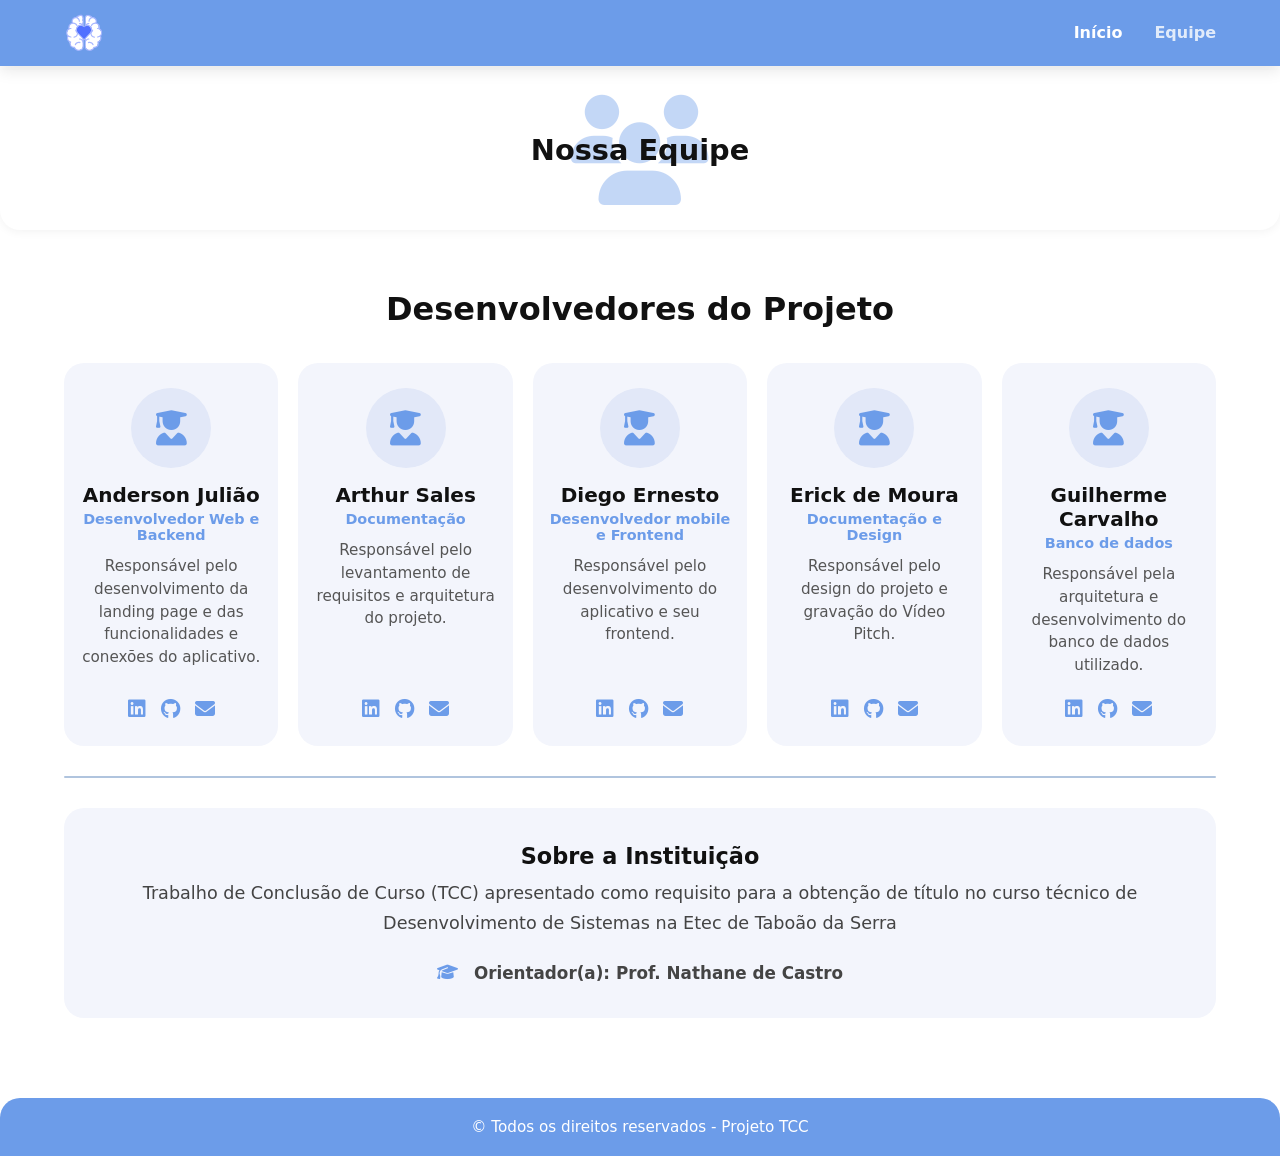
==== contato.html @ 24915895 "Arquivos da landing page adicionados" ====
<!DOCTYPE html>
<html lang="pt-BR">

<head>
    <meta charset="UTF-8">
    <meta name="viewport" content="width=device-width, initial-scale=1.0">
    <title>Sobre a Equipe - Nosso TCC</title>

    <link rel="stylesheet" href="https://cdnjs.cloudflare.com/ajax/libs/font-awesome/6.4.0/css/all.min.css">
    <link rel="stylesheet" href="style.css">
</head>

<body>

    <header class="header">
        <div class="nav-container">
            <a href="index.html" class="logo">
                <img src="LogoTCC.svg" alt="Logo do projeto">
            </a>

            <nav class="nav-menu" id="nav-menu">
                <ul class="nav-list">
                    <li><a href="index.html#home" class="nav-link">Início</a></li>
                    <li><a href="contato.html" class="nav-link active">Equipe</a></li>
                </ul>
            </nav>

            <button class="menu-toggle" id="menu-toggle" aria-label="Abrir Menu">
                <span></span>
                <span></span>
                <span></span>
            </button>
        </div>
    </header>

    <header class="cabecalho-site">
        <div class="conteudo-cabecalho">
            <div class="container-logo">
                <div class="fundo-logo-cabecalho">
                    <div class="reserva-logo">
                        <i class="fa-solid fa-users"></i>
                    </div>
                </div>
                <h1 class="titulo-cabecalho">Nossa Equipe</h1>
            </div>
        </div>
    </header>

    <main class="conteudo-principal">
        <section class="secao-equipe">
            <div class="container-secao">

                <h2 class="titulo-secao">Desenvolvedores do Projeto</h2>

                <div class="grade-equipe">

                    <div class="cartao-integrante">
                        <div class="foto-integrante">
                            <i class="fa-solid fa-user-graduate"></i>
                        </div>
                        <h3>Anderson Julião</h3>
                        <span class="funcao-integrante">Desenvolvedor Web e Backend</span>
                        <p class="descricao-integrante">
                            Responsável pelo desenvolvimento da landing page e das funcionalidades e conexões do aplicativo.
                        </p>
                        <div class="redes-integrante">
                            <a href="https://linkedin.com" target="_blank" aria-label="LinkedIn"><i
                                    class="fa-brands fa-linkedin"></i></a>
                            <a href="https://github.com" target="_blank" aria-label="GitHub"><i
                                    class="fa-brands fa-github"></i></a>
                            <a href="mailto:integrante1@email.com" aria-label="E-mail"><i
                                    class="fa-solid fa-envelope"></i></a>
                        </div>
                    </div>

                    <div class="cartao-integrante">
                        <div class="foto-integrante">
                            <i class="fa-solid fa-user-graduate"></i>
                        </div>
                        <h3>Arthur Sales</h3>
                        <span class="funcao-integrante">Documentação</span>
                        <p class="descricao-integrante">
                            Responsável pelo levantamento de requisitos e arquitetura do projeto.
                        </p>
                        <div class="redes-integrante">
                            <a href="https://linkedin.com" target="_blank" aria-label="LinkedIn"><i
                                    class="fa-brands fa-linkedin"></i></a>
                            <a href="https://github.com" target="_blank" aria-label="GitHub"><i
                                    class="fa-brands fa-github"></i></a>
                            <a href="mailto:integrante2@email.com" aria-label="E-mail"><i
                                    class="fa-solid fa-envelope"></i></a>
                        </div>
                    </div>

                    <div class="cartao-integrante">
                        <div class="foto-integrante">
                            <i class="fa-solid fa-user-graduate"></i>
                        </div>
                        <h3>Diego Ernesto</h3>
                        <span class="funcao-integrante">Desenvolvedor mobile e Frontend</span>
                        <p class="descricao-integrante">
                            Responsável pelo desenvolvimento do aplicativo e seu frontend.
                        </p>
                        <div class="redes-integrante">
                            <a href="https://linkedin.com" target="_blank" aria-label="LinkedIn"><i
                                    class="fa-brands fa-linkedin"></i></a>
                            <a href="https://github.com" target="_blank" aria-label="GitHub"><i
                                    class="fa-brands fa-github"></i></a>
                            <a href="mailto:integrante3@email.com" aria-label="E-mail"><i
                                    class="fa-solid fa-envelope"></i></a>
                        </div>
                    </div>

                    <div class="cartao-integrante">
                        <div class="foto-integrante">
                            <i class="fa-solid fa-user-graduate"></i>
                        </div>
                        <h3>Erick de Moura</h3>
                        <span class="funcao-integrante">Documentação e Design</span>
                        <p class="descricao-integrante">
                            Responsável pelo design do projeto e gravação do Vídeo Pitch.
                        </p>
                        <div class="redes-integrante">
                            <a href="https://linkedin.com" target="_blank" aria-label="LinkedIn"><i
                                    class="fa-brands fa-linkedin"></i></a>
                            <a href="https://github.com" target="_blank" aria-label="GitHub"><i
                                    class="fa-brands fa-github"></i></a>
                            <a href="mailto:integrante3@email.com" aria-label="E-mail"><i
                                    class="fa-solid fa-envelope"></i></a>
                        </div>
                    </div>

                    <div class="cartao-integrante">
                        <div class="foto-integrante">
                            <i class="fa-solid fa-user-graduate"></i>
                        </div>
                        <h3>Guilherme Carvalho</h3>
                        <span class="funcao-integrante">Banco de dados</span>
                        <p class="descricao-integrante">
                            Responsável pela arquitetura e desenvolvimento do banco de dados utilizado.
                        </p>
                        <div class="redes-integrante">
                            <a href="https://linkedin.com" target="_blank" aria-label="LinkedIn"><i
                                    class="fa-brands fa-linkedin"></i></a>
                            <a href="https://github.com" target="_blank" aria-label="GitHub"><i
                                    class="fa-brands fa-github"></i></a>
                            <a href="mailto:integrante3@email.com" aria-label="E-mail"><i
                                    class="fa-solid fa-envelope"></i></a>
                        </div>
                    </div>

                </div>

                <div class="divisor"></div>

                <div class="cartao-recursos" style="text-align: center; margin-top: 30px;">
                    <h3 style="font-size: 1.4rem; color: #111; margin-bottom: 10px;">Sobre a Instituição</h3>
                    <p class="texto-sobre" style="margin-bottom: 15px;">
                        Trabalho de Conclusão de Curso (TCC) apresentado como requisito para a obtenção de título no
                        curso técnico de Desenvolvimento de Sistemas na Etec de Taboão da Serra
                    </p>
                    <div class="info-item" style="justify-content: center; font-weight: 600;">
                        <i class="fa-solid fa-graduation-cap highlight"></i>
                        <span>Orientador(a): Prof. Nathane de Castro</span>
                    </div>
                </div>

            </div>
        </section>
    </main>

    <footer class="rodape-site">
        <div class="container-secao">
            <p>&copy; Todos os direitos reservados - Projeto TCC</p>
        </div>
    </footer>

    <script src="script.js"></script>
</body>

</html>
---- style.css ----
* {
    box-sizing: border-box;
    margin: 0;
    padding: 0;
    font-family: 'Segoe UI', system-ui, -apple-system, BlinkMacSystemFont, Roboto, sans-serif;
}

body {
    background-color: #ffffff;
    color: #333333;
    width: 100%;
    min-height: 100vh;
    overflow-x: hidden;
    padding-top: 70px;
}

.header {
    position: fixed;
    top: 0;
    left: 0;
    width: 100%;
    background-color: #6c9ce9;
    box-shadow: 0 4px 15px rgba(0, 0, 0, 0.1);
    z-index: 1000;
    transition: all 0.3s ease;
}

.nav-container {
    max-width: 1200px;
    margin: 0 auto;
    padding: 0.8rem 24px;
    display: flex;
    justify-content: space-between;
    align-items: center;
}

.logo img {
    height: 40px;
    width: auto;
    display: block;
}

.nav-list {
    display: flex;
    align-items: center;
    gap: 2rem;
    list-style: none;
}

.nav-link,
.btn-contato {
    text-decoration: none;
    color: #ffffff;
    font-weight: 600;
    font-size: 1rem;
    background: none;
    padding: 0;
    border-radius: 0;
    transition: opacity 0.3s ease;
}

.nav-link:hover,
.btn-contato:hover,
.nav-link.active {
    opacity: 0.8;
}

.menu-toggle {
    display: none;
    background: none;
    border: none;
    cursor: pointer;
    flex-direction: column;
    gap: 5px;
}

.menu-toggle span {
    width: 25px;
    height: 3px;
    background-color: #ffffff;
    border-radius: 2px;
}

.container-secao {
    width: 100%;
    max-width: 1200px;
    margin: 0 auto;
    padding: 0 24px;
}

.cabecalho-site {
    background-color: #ffffff;
    color: #111111;
    padding: 40px 0;
    width: 100%;
    box-shadow: 0 2px 10px rgba(0, 0, 0, 0.05);
    position: relative;
    overflow: hidden;
    border-radius: 0 0 20px 20px;
}

.conteudo-cabecalho {
    width: 100%;
    max-width: 1200px;
    margin: 0 auto;
    padding: 0 24px;
}

.container-logo {
    display: flex;
    align-items: center;
    justify-content: center;
    position: relative;
    min-height: 80px;
}

.fundo-logo-cabecalho {
    position: absolute;
    top: 50%;
    left: 50%;
    transform: translate(-50%, -50%);
    width: 140px;
    height: 140px;
    opacity: 0.4;
    pointer-events: none;
    display: flex;
    align-items: center;
    justify-content: center;
    z-index: 1;
}

.fundo-logo-cabecalho img {
    width: 100%;
    height: 100%;
    object-fit: contain;
}

.fundo-logo-cabecalho .reserva-logo {
    position: relative;
    font-size: 110px;
    color: #6c9ce9;
    opacity: 1;
    display: flex;
    align-items: center;
    justify-content: center;
}

.fundo-logo-cabecalho .reserva-logo i {
    color: #6c9ce9;
}

.fundo-logo-cabecalho .reserva-logo .fa-heart {
    position: absolute;
    font-size: 45px;
    color: #6c9ce9;
}

.titulo-cabecalho {
    font-size: 1.8rem;
    font-weight: 600;
    text-align: center;
    position: relative;
    z-index: 2;
    color: #111111;
    text-shadow: none;
}

.espaco-logo {
    width: 50px;
    height: 50px;
    display: flex;
    align-items: center;
    justify-content: center;
    position: relative;
}

.espaco-logo img {
    max-width: 100%;
    max-height: 100%;
    object-fit: contain;
}

.reserva-logo {
    position: relative;
    font-size: 38px;
    color: #ffffff;
    display: flex;
    align-items: center;
    justify-content: center;
}

.reserva-logo .fa-heart {
    position: absolute;
    font-size: 15px;
    color: #6c9ce9;
}

.espaco-logo.pequeno {
    width: 42px;
    height: 42px;
}

.espaco-logo.pequeno .reserva-logo {
    font-size: 32px;
    color: #6c9ce9;
}

.espaco-logo.pequeno .reserva-logo .fa-heart {
    font-size: 13px;
    color: #e2e8f8;
}

.conteudo-principal {
    width: 100%;
    padding: 40px 0;
}

.secao-sobre {
    padding: 20px 0 40px;
}

.titulo-secao {
    font-size: 2rem;
    text-align: center;
    margin-bottom: 35px;
    color: #111111;
    font-weight: 700;
}

.grade-sobre {
    display: grid;
    grid-template-columns: 1fr 1fr;
    gap: 40px;
    align-items: center;
}

.texto-sobre {
    font-size: 1.1rem;
    line-height: 1.7;
    color: #444444;
}

.wrapper-imagem-sobre {
    width: 100%;
    border-radius: 12px;
    overflow: hidden;
    box-shadow: 0 8px 24px rgba(0, 0, 0, 0.08);
}

.wrapper-imagem-sobre img {
    width: 100%;
    height: 320px;
    object-fit: cover;
    display: block;
}

.secao-previa-app {
    padding: 20px 0;
}

.cartao-previa-app {
    position: relative;
    display: flex;
    align-items: center;
    justify-content: center;
}

.area-carrossel-app {
    overflow: hidden;
    width: 100%;
    max-width: 1024px;
    margin: 0 auto;
}

.telas-app {
    display: flex;
    gap: 32px;
    transition: transform 0.4s cubic-bezier(0.25, 1, 0.5, 1);
}

.cartao-tela {
    background: #ffffff;
    border-radius: 28px;
    padding: 16px;
    box-shadow: 0 10px 25px rgba(0, 0, 0, 0.08);
    width: 320px;
    flex-shrink: 0;
    border: 1px solid #e2e8f0;
    transition: transform 0.3s ease, box-shadow 0.3s ease;
}

.cartao-tela:hover {
    transform: translateY(-8px) scale(1.02);
    box-shadow: 0 16px 32px rgba(0, 0, 0, 0.12);
}

.cartao-tela img {
    width: 100%;
    height: auto;
    border-radius: 20px;
    display: block;
}

.pontos-carrossel {
    display: flex;
    justify-content: center;
    align-items: center;
    gap: 12px;
    margin-top: 25px;
    width: 100%;
}

.ponto {
    width: 12px;
    height: 12px;
    border-radius: 50%;
    background-color: #cbd5e1;
    border: none;
    cursor: pointer;
    padding: 0;
    transition: background-color 0.3s ease, transform 0.3s ease, width 0.3s ease;
    outline: none;
}

.ponto:hover {
    background-color: #94a3b8;
}

.ponto.ativo {
    background-color: #334155;
    width: 28px;
    border-radius: 10px;
}

.secao-recursos {
    padding: 20px 0;
}

.cartao-recursos {
    background-color: #f3f5fc;
    border-radius: 20px;
    padding: 35px 40px;
}

.grade-recursos {
    display: grid;
    grid-template-columns: 1fr 1fr;
    gap: 24px 40px;
    list-style-type: disc;
    padding-left: 20px;
}

.grade-recursos li {
    font-size: 1.15rem;
    font-weight: 500;
    color: #222222;
    line-height: 1.5;
}

.divisor {
    height: 2px;
    background-color: #b0c4de;
    margin: 30px auto;
    width: 100%;
    border-radius: 2px;
}

.secao-depoimentos {
    padding: 20px 0;
}

.carrossel-depoimentos {
    width: 100%;
    overflow: hidden;
    position: relative;
}

.wrapper-depoimento {
    display: flex;
    transition: transform 0.5s cubic-bezier(0.25, 1, 0.5, 1);
}

.cartao-depoimento {
    background-color: #f3f5fc;
    border-radius: 20px;
    padding: 40px 30px;
    min-width: 100%;
    box-sizing: border-box;
    text-align: center;
    display: flex;
    flex-direction: column;
    align-items: center;
    justify-content: center;
}

.citacao-depoimento {
    font-size: 1.1rem;
    color: #333333;
    line-height: 1.6;
    max-width: 800px;
    margin-bottom: 15px;
}

.autor-depoimento {
    font-weight: 700;
    color: #111111;
    font-size: 1.05rem;
    margin-bottom: 12px;
}

.estrelas {
    color: #ffca28;
    font-size: 1.2rem;
    letter-spacing: 3px;
}

.contato-section {
    padding: 40px 0;
}

.contato-container {
    max-width: 1200px;
    margin: 0 auto;
    display: grid;
    grid-template-columns: 1fr 1fr;
    gap: 3rem;
    background: #f3f5fc;
    padding: 3rem;
    border-radius: 20px;
}

.contato-info h2 {
    font-size: 2rem;
    margin-bottom: 1rem;
    color: #111111;
}

.highlight {
    color: #6c9ce9;
}

.info-item {
    margin-top: 1.5rem;
    display: flex;
    align-items: center;
    gap: 1rem;
    color: #444444;
    font-size: 1.05rem;
}

.contato-form {
    display: flex;
    flex-direction: column;
    gap: 1.2rem;
}

.input-group {
    display: flex;
    flex-direction: column;
    gap: 0.4rem;
}

.input-group label {
    font-weight: 600;
    font-size: 0.95rem;
    color: #222222;
}

.input-group input,
.input-group textarea {
    padding: 0.8rem 1rem;
    border: 1px solid #cbd5e1;
    border-radius: 8px;
    font-family: inherit;
    outline: none;
    transition: border-color 0.3s ease;
}

.input-group input:focus,
.input-group textarea:focus {
    border-color: #6c9ce9;
}

.btn-submit {
    background-color: #6c9ce9;
    color: #ffffff;
    border: none;
    padding: 0.9rem;
    border-radius: 8px;
    font-weight: 600;
    font-size: 1rem;
    cursor: pointer;
    transition: background-color 0.3s ease, transform 0.2s ease;
}

.btn-submit:hover {
    background-color: #5587d8;
    transform: translateY(-2px);
}

.secao-download {
    padding: 20px 0 40px;
}

.cartao-download {
    background-color: #f3f5fc;
    border-radius: 20px;
    padding: 35px;
    text-align: center;
}

.titulo-download {
    font-size: 1.3rem;
    color: #555555;
    font-weight: 500;
    margin-bottom: 25px;
}

.conteudo-download {
    display: flex;
    align-items: center;
    justify-content: center;
    gap: 25px;
    flex-wrap: wrap;
}

.selo-marca-app {
    display: flex;
    align-items: center;
    gap: 15px;
    background-color: #e2e8f8;
    padding: 12px 24px;
    border-radius: 16px;
}

.info-marca-app {
    text-align: left;
}

.info-marca-app h4 {
    font-size: 1.25rem;
    color: #000000;
    font-weight: 700;
}

.info-marca-app span {
    font-size: 0.9rem;
    color: #555555;
}

.botoes-loja {
    display: flex;
    gap: 12px;
}

.botao-loja {
    color: white;
    border: none;
    border-radius: 10px;
    padding: 12px 18px;
    display: flex;
    align-items: center;
    justify-content: center;
    cursor: pointer;
    text-decoration: none;
    transition: transform 0.2s, opacity 0.2s;
}

.botao-loja:hover {
    transform: translateY(-2px);
    opacity: 0.9;
}

.botao-loja.google-play {
    background-color: #111111;
}

.botao-loja.app-store {
    background-color: #2b82fb;
}

.botao-loja i {
    font-size: 1.6rem;
}

.secao-equipe {
    padding: 20px 0 40px;
}

.grade-equipe {
    display: grid;
    grid-template-columns: repeat(auto-fit, minmax(200px, 1fr));
    gap: 20px;
    margin-top: 30px;
}

.cartao-integrante {
    background-color: #f3f5fc;
    border-radius: 20px;
    padding: 25px 15px;
    text-align: center;
    display: flex;
    flex-direction: column;
    align-items: center;
    transition: transform 0.3s ease, box-shadow 0.3s ease;
}

.cartao-integrante:hover {
    transform: translateY(-5px);
    box-shadow: 0 10px 20px rgba(0, 0, 0, 0.06);
}

.foto-integrante {
    width: 80px;
    height: 80px;
    border-radius: 50%;
    background-color: #e2e8f8;
    color: #6c9ce9;
    display: flex;
    align-items: center;
    justify-content: center;
    font-size: 2.2rem;
    margin-bottom: 15px;
    overflow: hidden;
}

.foto-integrante img {
    width: 100%;
    height: 100%;
    object-fit: cover;
}

.cartao-integrante h3 {
    font-size: 1.25rem;
    color: #111111;
    margin-bottom: 4px;
}

.funcao-integrante {
    font-size: 0.9rem;
    font-weight: 600;
    color: #6c9ce9;
    margin-bottom: 12px;
}

.descricao-integrante {
    font-size: 0.95rem;
    color: #555555;
    line-height: 1.5;
    margin-bottom: 20px;
}

.redes-integrante {
    display: flex;
    gap: 15px;
    margin-top: auto;
}

.redes-integrante a {
    color: #6c9ce9;
    font-size: 1.25rem;
    transition: opacity 0.2s ease, transform 0.2s ease;
}

.redes-integrante a:hover {
    opacity: 0.8;
    transform: translateY(-2px);
}

.rodape-site {
    background-color: #6c9ce9;
    color: #ffffff;
    text-align: center;
    padding: 20px 0;
    font-size: 0.95rem;
    width: 100%;
    border-radius: 20px 20px 0 0;
}

@media (max-width: 1050px) {
    .area-carrossel-app {
        max-width: 672px;
    }
}

@media (max-width: 850px) {
    .grade-sobre {
        grid-template-columns: 1fr;
        gap: 25px;
    }

    .grade-recursos {
        grid-template-columns: 1fr;
        gap: 16px;
    }

    .titulo-cabecalho {
        font-size: 1.3rem;
    }

    .conteudo-download {
        flex-direction: column;
    }

    .contato-container {
        grid-template-columns: 1fr;
        padding: 2rem;
    }
}

@media (max-width: 768px) {
    .menu-toggle {
        display: flex;
    }

    .nav-menu {
        position: absolute;
        top: 100%;
        left: 0;
        width: 100%;
        background-color: #6c9ce9;
        padding: 1.5rem 0;
        box-shadow: 0 10px 10px rgba(0, 0, 0, 0.1);
        display: none;
    }

    .nav-menu.active {
        display: block;
    }

    .nav-list {
        flex-direction: column;
        gap: 1.5rem;
    }
}

@media (max-width: 710px) {
    .area-carrossel-app {
        max-width: 320px;
    }
}
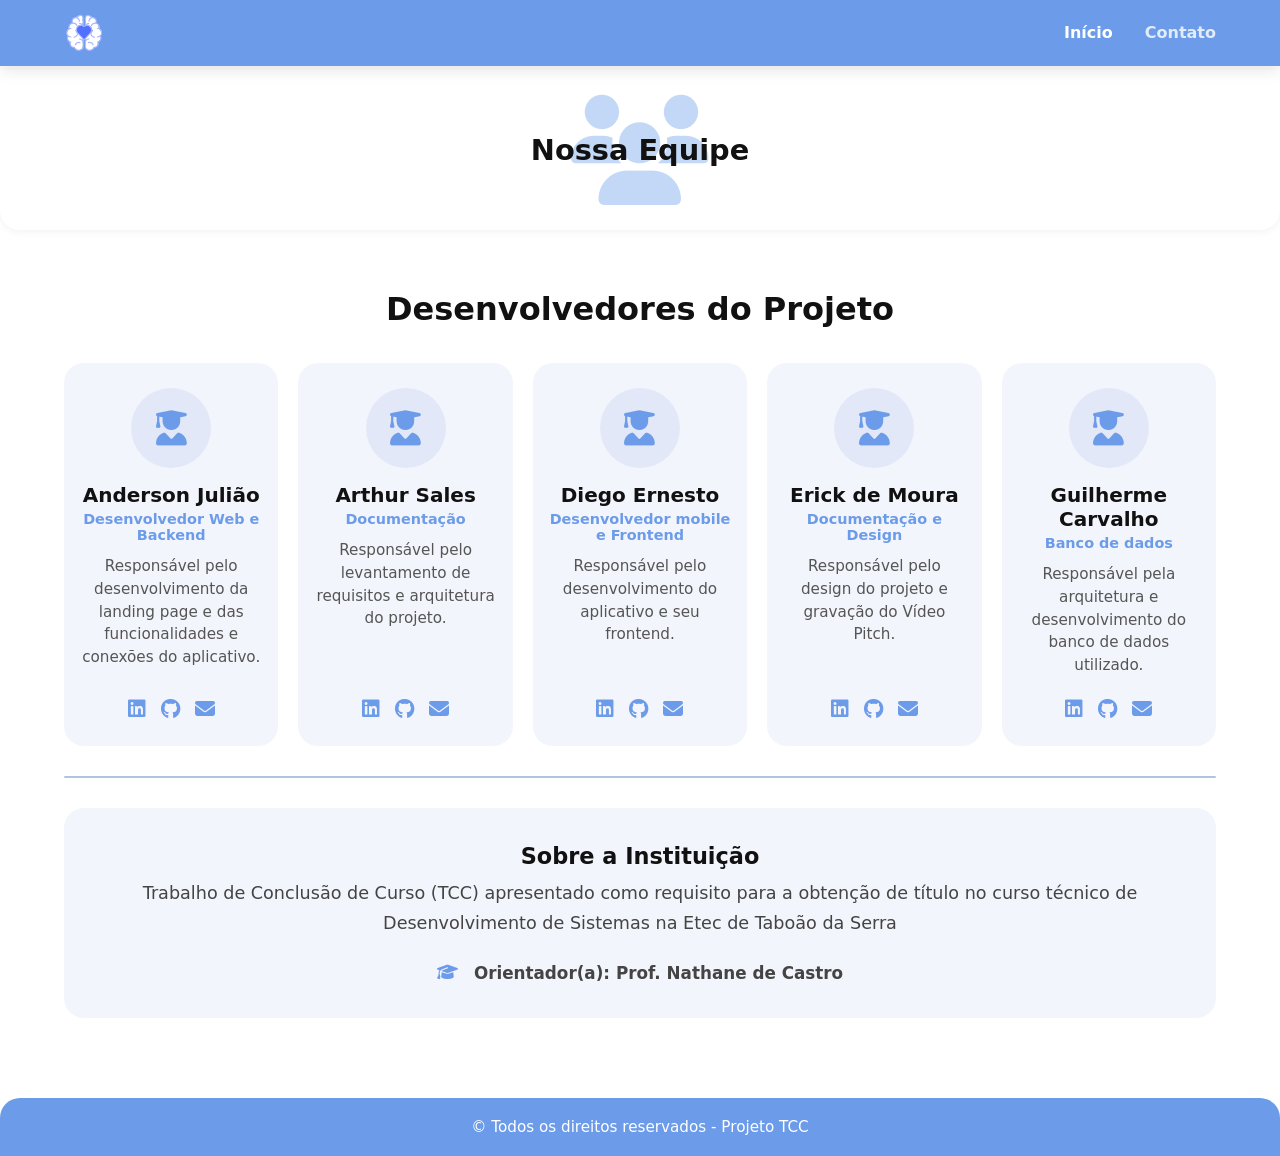
==== commit 4b1855c6: "Formatação do menu corrigida" ====
--- a/contato.html
+++ b/contato.html
@@ -21,7 +21,7 @@
             <nav class="nav-menu" id="nav-menu">
                 <ul class="nav-list">
                     <li><a href="index.html#home" class="nav-link">Início</a></li>
-                    <li><a href="contato.html" class="nav-link active">Equipe</a></li>
+                    <li><a href="contato.html" class="nav-link active">Contato</a></li>
                 </ul>
             </nav>
 
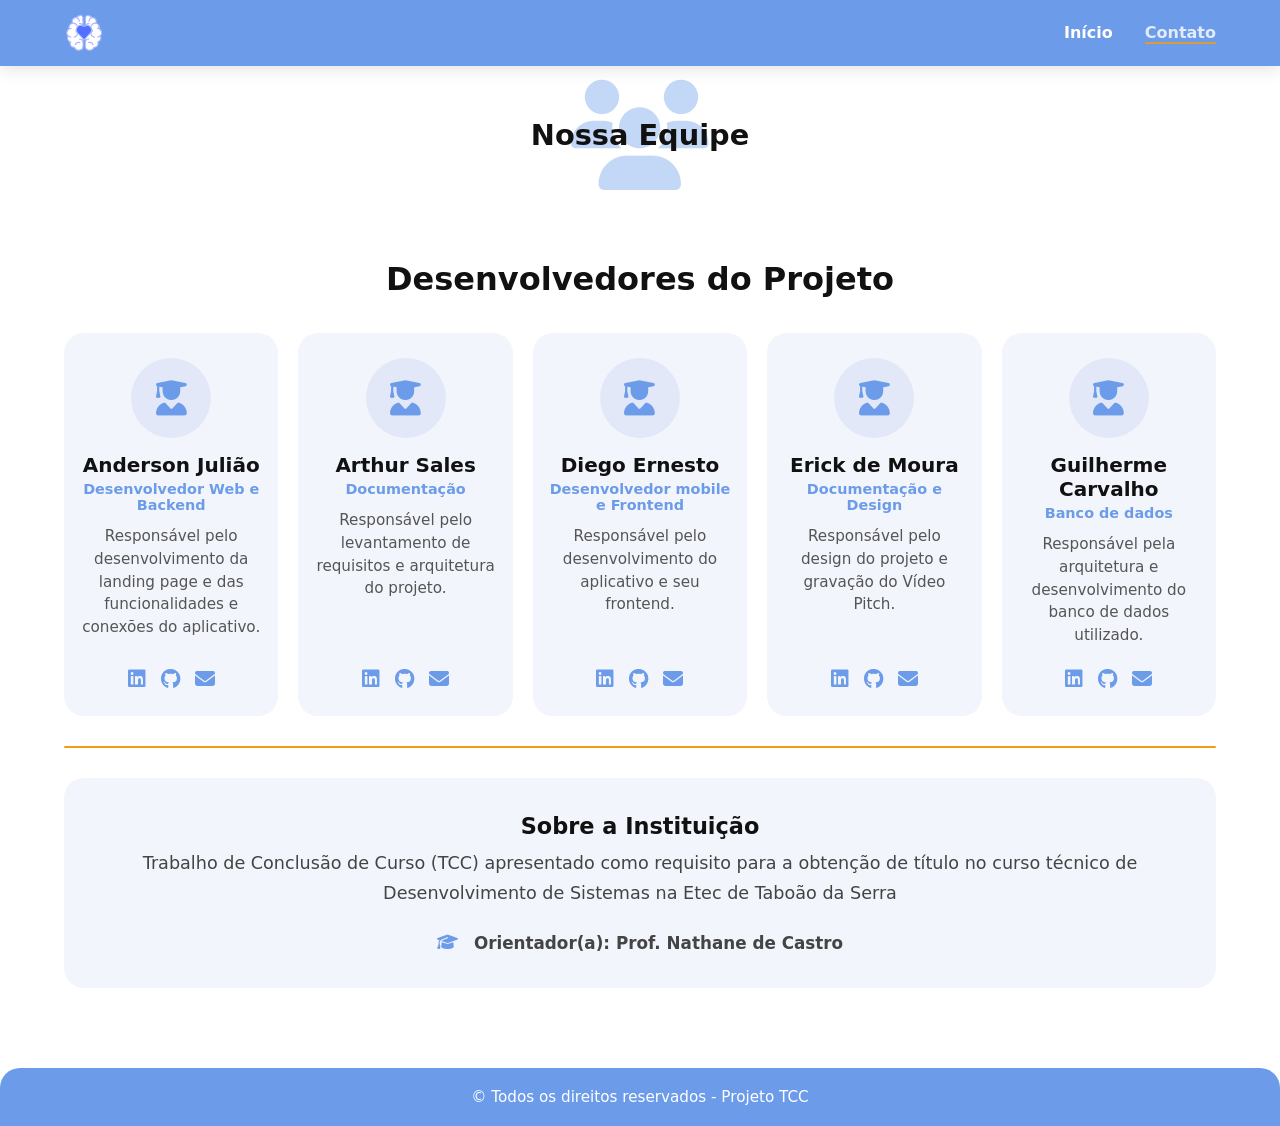
==== commit 9ad4f508: "Adequação de cor e formatação corrigidos" ====
--- a/contato.html
+++ b/contato.html
@@ -33,18 +33,16 @@
         </div>
     </header>
 
-    <header class="cabecalho-site">
-        <div class="conteudo-cabecalho">
-            <div class="container-logo">
-                <div class="fundo-logo-cabecalho">
-                    <div class="reserva-logo">
-                        <i class="fa-solid fa-users"></i>
-                    </div>
+    <div class="conteudo-cabecalho">
+        <div class="container-logo">
+            <div class="fundo-logo-cabecalho">
+                <div class="reserva-logo">
+                    <i class="fa-solid fa-users"></i>
                 </div>
-                <h1 class="titulo-cabecalho">Nossa Equipe</h1>
             </div>
+            <h1 class="titulo-cabecalho">Nossa Equipe</h1>
         </div>
-    </header>
+    </div>
 
     <main class="conteudo-principal">
         <section class="secao-equipe">
@@ -61,15 +59,15 @@
                         <h3>Anderson Julião</h3>
                         <span class="funcao-integrante">Desenvolvedor Web e Backend</span>
                         <p class="descricao-integrante">
-                            Responsável pelo desenvolvimento da landing page e das funcionalidades e conexões do aplicativo.
+                            Responsável pelo desenvolvimento da landing page e das funcionalidades e conexões do
+                            aplicativo.
                         </p>
                         <div class="redes-integrante">
                             <a href="https://linkedin.com" target="_blank" aria-label="LinkedIn"><i
                                     class="fa-brands fa-linkedin"></i></a>
                             <a href="https://github.com" target="_blank" aria-label="GitHub"><i
                                     class="fa-brands fa-github"></i></a>
-                            <a href="mailto:integrante1@email.com" aria-label="E-mail"><i
-                                    class="fa-solid fa-envelope"></i></a>
+                            <a href="https://gmail.com" aria-label="E-mail"><i class="fa-solid fa-envelope"></i></a>
                         </div>
                     </div>
 
@@ -87,8 +85,7 @@
                                     class="fa-brands fa-linkedin"></i></a>
                             <a href="https://github.com" target="_blank" aria-label="GitHub"><i
                                     class="fa-brands fa-github"></i></a>
-                            <a href="mailto:integrante2@email.com" aria-label="E-mail"><i
-                                    class="fa-solid fa-envelope"></i></a>
+                            <a href="https://gmail.com" aria-label="E-mail"><i class="fa-solid fa-envelope"></i></a>
                         </div>
                     </div>
 
@@ -106,8 +103,7 @@
                                     class="fa-brands fa-linkedin"></i></a>
                             <a href="https://github.com" target="_blank" aria-label="GitHub"><i
                                     class="fa-brands fa-github"></i></a>
-                            <a href="mailto:integrante3@email.com" aria-label="E-mail"><i
-                                    class="fa-solid fa-envelope"></i></a>
+                            <a href="https://gmail.com" aria-label="E-mail"><i class="fa-solid fa-envelope"></i></a>
                         </div>
                     </div>
 
@@ -125,8 +121,7 @@
                                     class="fa-brands fa-linkedin"></i></a>
                             <a href="https://github.com" target="_blank" aria-label="GitHub"><i
                                     class="fa-brands fa-github"></i></a>
-                            <a href="mailto:integrante3@email.com" aria-label="E-mail"><i
-                                    class="fa-solid fa-envelope"></i></a>
+                            <a href="https://gmail.com" aria-label="E-mail"><i class="fa-solid fa-envelope"></i></a>
                         </div>
                     </div>
 
@@ -144,8 +139,7 @@
                                     class="fa-brands fa-linkedin"></i></a>
                             <a href="https://github.com" target="_blank" aria-label="GitHub"><i
                                     class="fa-brands fa-github"></i></a>
-                            <a href="mailto:integrante3@email.com" aria-label="E-mail"><i
-                                    class="fa-solid fa-envelope"></i></a>
+                            <a href="https://gmail.com" aria-label="E-mail"><i class="fa-solid fa-envelope"></i></a>
                         </div>
                     </div>
 
--- a/style.css
+++ b/style.css
@@ -63,6 +63,7 @@
 .btn-contato:hover,
 .nav-link.active {
     opacity: 0.8;
+    border-bottom: 2px solid #f39c12;
 }
 
 .menu-toggle {
@@ -102,7 +103,7 @@
 .conteudo-cabecalho {
     width: 100%;
     max-width: 1200px;
-    margin: 0 auto;
+    margin: 25px auto;
     padding: 0 24px;
 }
 
@@ -359,7 +360,7 @@
 
 .divisor {
     height: 2px;
-    background-color: #b0c4de;
+    background-color: #f39c12;
     margin: 30px auto;
     width: 100%;
     border-radius: 2px;
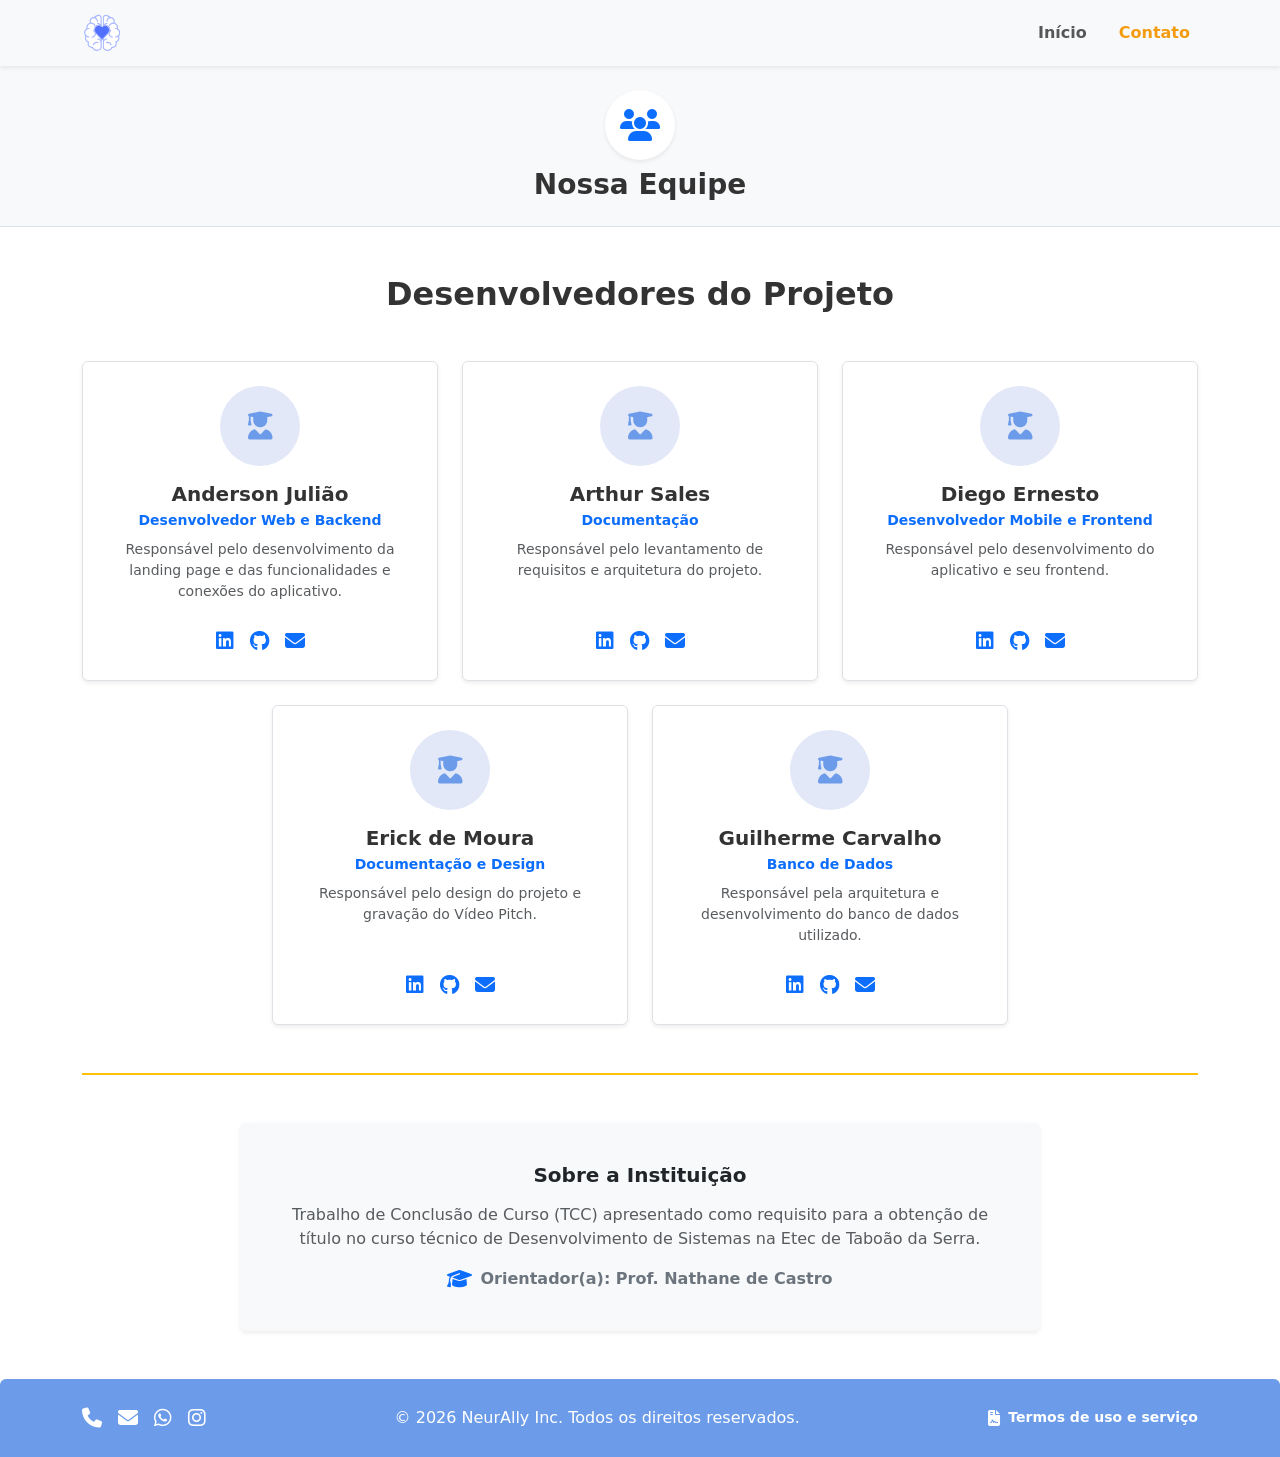
==== commit fe6fc167: "Código otimizado com Bootstrap" ====
--- a/contato.html
+++ b/contato.html
@@ -4,158 +4,162 @@
 <head>
     <meta charset="UTF-8">
     <meta name="viewport" content="width=device-width, initial-scale=1.0">
-    <title>Sobre a Equipe - Nosso TCC</title>
-
+    <title>Sobre a Equipe - NeurAlly</title>
+    <link href="https://cdn.jsdelivr.net/npm/bootstrap@5.3.3/dist/css/bootstrap.min.css" rel="stylesheet">
     <link rel="stylesheet" href="https://cdnjs.cloudflare.com/ajax/libs/font-awesome/6.4.0/css/all.min.css">
     <link rel="stylesheet" href="style.css">
 </head>
 
-<body>
+<body class="d-flex flex-column min-vh-100">
 
-    <header class="header">
-        <div class="nav-container">
-            <a href="index.html" class="logo">
-                <img src="LogoTCC.svg" alt="Logo do projeto">
-            </a>
-
-            <nav class="nav-menu" id="nav-menu">
-                <ul class="nav-list">
-                    <li><a href="index.html#home" class="nav-link">Início</a></li>
-                    <li><a href="contato.html" class="nav-link active">Contato</a></li>
-                </ul>
-            </nav>
-
-            <button class="menu-toggle" id="menu-toggle" aria-label="Abrir Menu">
-                <span></span>
-                <span></span>
-                <span></span>
-            </button>
-        </div>
+    <header>
+        <nav class="navbar navbar-expand-md navbar-light bg-light shadow-sm">
+            <div class="container">
+                <a class="navbar-brand" href="index.html">
+                    <img src="LogoTCC.svg" alt="Logo do projeto" height="40">
+                </a>
+    
+                <button class="navbar-toggler" type="button" data-bs-toggle="collapse" data-bs-target="#navbarNav"
+                    aria-controls="navbarNav" aria-expanded="false" aria-label="Abrir Menu">
+                    <span class="navbar-toggler-icon"></span>
+                </button>
+    
+                <div class="collapse navbar-collapse justify-content-end" id="navbarNav">
+                    <ul class="navbar-nav gap-3">
+                        <li class="nav-item">
+                            <a href="index.html" class="nav-link">Início</a>
+                        </li>
+                        <li class="nav-item">
+                            <a href="contato.html" class="nav-link active">Contato</a>
+                        </li>
+                    </ul>
+                </div>
+            </div>
+        </nav>
     </header>
 
-    <div class="conteudo-cabecalho">
-        <div class="container-logo">
-            <div class="fundo-logo-cabecalho">
-                <div class="reserva-logo">
-                    <i class="fa-solid fa-users"></i>
-                </div>
+    <div class="bg-light py-4 border-bottom text-center">
+        <div class="container">
+            <div class="d-inline-flex align-items-center justify-content-center bg-white rounded-circle shadow-sm p-3 mb-2" style="width: 70px; height: 70px;">
+                <i class="fa-solid fa-users fs-2 text-primary"></i>
             </div>
-            <h1 class="titulo-cabecalho">Nossa Equipe</h1>
+            <h1 class="h3 fw-bold mb-0">Nossa Equipe</h1>
         </div>
     </div>
 
-    <main class="conteudo-principal">
+    <main class="conteudo-principal my-auto py-5">
         <section class="secao-equipe">
-            <div class="container-secao">
+            <div class="container">
 
-                <h2 class="titulo-secao">Desenvolvedores do Projeto</h2>
+                <h2 class="text-center fw-bold mb-5">Desenvolvedores do Projeto</h2>
 
-                <div class="grade-equipe">
+                <div class="row g-4 justify-content-center">
 
-                    <div class="cartao-integrante">
-                        <div class="foto-integrante">
-                            <i class="fa-solid fa-user-graduate"></i>
-                        </div>
-                        <h3>Anderson Julião</h3>
-                        <span class="funcao-integrante">Desenvolvedor Web e Backend</span>
-                        <p class="descricao-integrante">
-                            Responsável pelo desenvolvimento da landing page e das funcionalidades e conexões do
-                            aplicativo.
-                        </p>
-                        <div class="redes-integrante">
-                            <a href="https://linkedin.com" target="_blank" aria-label="LinkedIn"><i
-                                    class="fa-brands fa-linkedin"></i></a>
-                            <a href="https://github.com" target="_blank" aria-label="GitHub"><i
-                                    class="fa-brands fa-github"></i></a>
-                            <a href="https://gmail.com" aria-label="E-mail"><i class="fa-solid fa-envelope"></i></a>
+                    <div class="col-sm-6 col-lg-4">
+                        <div class="cartao-integrante border rounded p-4 text-center h-100 bg-white shadow-sm d-flex flex-column align-items-center">
+                            <div class="foto-integrante rounded-circle d-flex align-items-center justify-content-center mb-3">
+                                <i class="fa-solid fa-user-graduate fs-3"></i>
+                            </div>
+                            <h3 class="h5 fw-bold mb-1">Anderson Julião</h3>
+                            <span class="text-primary small fw-bold mb-2">Desenvolvedor Web e Backend</span>
+                            <p class="text-muted small mb-4 flex-grow-1">
+                                Responsável pelo desenvolvimento da landing page e das funcionalidades e conexões do aplicativo.
+                            </p>
+                            <div class="redes-integrante d-flex gap-3 fs-5">
+                                <a href="https://linkedin.com" target="_blank" aria-label="LinkedIn"><i class="fa-brands fa-linkedin"></i></a>
+                                <a href="https://github.com" target="_blank" aria-label="GitHub"><i class="fa-brands fa-github"></i></a>
+                                <a href="mailto:exemplo@gmail.com" aria-label="E-mail"><i class="fa-solid fa-envelope"></i></a>
+                            </div>
                         </div>
                     </div>
 
-                    <div class="cartao-integrante">
-                        <div class="foto-integrante">
-                            <i class="fa-solid fa-user-graduate"></i>
-                        </div>
-                        <h3>Arthur Sales</h3>
-                        <span class="funcao-integrante">Documentação</span>
-                        <p class="descricao-integrante">
-                            Responsável pelo levantamento de requisitos e arquitetura do projeto.
-                        </p>
-                        <div class="redes-integrante">
-                            <a href="https://linkedin.com" target="_blank" aria-label="LinkedIn"><i
-                                    class="fa-brands fa-linkedin"></i></a>
-                            <a href="https://github.com" target="_blank" aria-label="GitHub"><i
-                                    class="fa-brands fa-github"></i></a>
-                            <a href="https://gmail.com" aria-label="E-mail"><i class="fa-solid fa-envelope"></i></a>
+                    <div class="col-sm-6 col-lg-4">
+                        <div class="cartao-integrante border rounded p-4 text-center h-100 bg-white shadow-sm d-flex flex-column align-items-center">
+                            <div class="foto-integrante rounded-circle d-flex align-items-center justify-content-center mb-3">
+                                <i class="fa-solid fa-user-graduate fs-3"></i>
+                            </div>
+                            <h3 class="h5 fw-bold mb-1">Arthur Sales</h3>
+                            <span class="text-primary small fw-bold mb-2">Documentação</span>
+                            <p class="text-muted small mb-4 flex-grow-1">
+                                Responsável pelo levantamento de requisitos e arquitetura do projeto.
+                            </p>
+                            <div class="redes-integrante d-flex gap-3 fs-5">
+                                <a href="https://linkedin.com" target="_blank" aria-label="LinkedIn"><i class="fa-brands fa-linkedin"></i></a>
+                                <a href="https://github.com" target="_blank" aria-label="GitHub"><i class="fa-brands fa-github"></i></a>
+                                <a href="mailto:exemplo@gmail.com" aria-label="E-mail"><i class="fa-solid fa-envelope"></i></a>
+                            </div>
                         </div>
                     </div>
 
-                    <div class="cartao-integrante">
-                        <div class="foto-integrante">
-                            <i class="fa-solid fa-user-graduate"></i>
-                        </div>
-                        <h3>Diego Ernesto</h3>
-                        <span class="funcao-integrante">Desenvolvedor mobile e Frontend</span>
-                        <p class="descricao-integrante">
-                            Responsável pelo desenvolvimento do aplicativo e seu frontend.
-                        </p>
-                        <div class="redes-integrante">
-                            <a href="https://linkedin.com" target="_blank" aria-label="LinkedIn"><i
-                                    class="fa-brands fa-linkedin"></i></a>
-                            <a href="https://github.com" target="_blank" aria-label="GitHub"><i
-                                    class="fa-brands fa-github"></i></a>
-                            <a href="https://gmail.com" aria-label="E-mail"><i class="fa-solid fa-envelope"></i></a>
+                    <div class="col-sm-6 col-lg-4">
+                        <div class="cartao-integrante border rounded p-4 text-center h-100 bg-white shadow-sm d-flex flex-column align-items-center">
+                            <div class="foto-integrante rounded-circle d-flex align-items-center justify-content-center mb-3">
+                                <i class="fa-solid fa-user-graduate fs-3"></i>
+                            </div>
+                            <h3 class="h5 fw-bold mb-1">Diego Ernesto</h3>
+                            <span class="text-primary small fw-bold mb-2">Desenvolvedor Mobile e Frontend</span>
+                            <p class="text-muted small mb-4 flex-grow-1">
+                                Responsável pelo desenvolvimento do aplicativo e seu frontend.
+                            </p>
+                            <div class="redes-integrante d-flex gap-3 fs-5">
+                                <a href="https://linkedin.com" target="_blank" aria-label="LinkedIn"><i class="fa-brands fa-linkedin"></i></a>
+                                <a href="https://github.com" target="_blank" aria-label="GitHub"><i class="fa-brands fa-github"></i></a>
+                                <a href="mailto:exemplo@gmail.com" aria-label="E-mail"><i class="fa-solid fa-envelope"></i></a>
+                            </div>
                         </div>
                     </div>
 
-                    <div class="cartao-integrante">
-                        <div class="foto-integrante">
-                            <i class="fa-solid fa-user-graduate"></i>
-                        </div>
-                        <h3>Erick de Moura</h3>
-                        <span class="funcao-integrante">Documentação e Design</span>
-                        <p class="descricao-integrante">
-                            Responsável pelo design do projeto e gravação do Vídeo Pitch.
-                        </p>
-                        <div class="redes-integrante">
-                            <a href="https://linkedin.com" target="_blank" aria-label="LinkedIn"><i
-                                    class="fa-brands fa-linkedin"></i></a>
-                            <a href="https://github.com" target="_blank" aria-label="GitHub"><i
-                                    class="fa-brands fa-github"></i></a>
-                            <a href="https://gmail.com" aria-label="E-mail"><i class="fa-solid fa-envelope"></i></a>
+                    <div class="col-sm-6 col-lg-4">
+                        <div class="cartao-integrante border rounded p-4 text-center h-100 bg-white shadow-sm d-flex flex-column align-items-center">
+                            <div class="foto-integrante rounded-circle d-flex align-items-center justify-content-center mb-3">
+                                <i class="fa-solid fa-user-graduate fs-3"></i>
+                            </div>
+                            <h3 class="h5 fw-bold mb-1">Erick de Moura</h3>
+                            <span class="text-primary small fw-bold mb-2">Documentação e Design</span>
+                            <p class="text-muted small mb-4 flex-grow-1">
+                                Responsável pelo design do projeto e gravação do Vídeo Pitch.
+                            </p>
+                            <div class="redes-integrante d-flex gap-3 fs-5">
+                                <a href="https://linkedin.com" target="_blank" aria-label="LinkedIn"><i class="fa-brands fa-linkedin"></i></a>
+                                <a href="https://github.com" target="_blank" aria-label="GitHub"><i class="fa-brands fa-github"></i></a>
+                                <a href="mailto:exemplo@gmail.com" aria-label="E-mail"><i class="fa-solid fa-envelope"></i></a>
+                            </div>
                         </div>
                     </div>
 
-                    <div class="cartao-integrante">
-                        <div class="foto-integrante">
-                            <i class="fa-solid fa-user-graduate"></i>
-                        </div>
-                        <h3>Guilherme Carvalho</h3>
-                        <span class="funcao-integrante">Banco de dados</span>
-                        <p class="descricao-integrante">
-                            Responsável pela arquitetura e desenvolvimento do banco de dados utilizado.
-                        </p>
-                        <div class="redes-integrante">
-                            <a href="https://linkedin.com" target="_blank" aria-label="LinkedIn"><i
-                                    class="fa-brands fa-linkedin"></i></a>
-                            <a href="https://github.com" target="_blank" aria-label="GitHub"><i
-                                    class="fa-brands fa-github"></i></a>
-                            <a href="https://gmail.com" aria-label="E-mail"><i class="fa-solid fa-envelope"></i></a>
+                    <div class="col-sm-6 col-lg-4">
+                        <div class="cartao-integrante border rounded p-4 text-center h-100 bg-white shadow-sm d-flex flex-column align-items-center">
+                            <div class="foto-integrante rounded-circle d-flex align-items-center justify-content-center mb-3">
+                                <i class="fa-solid fa-user-graduate fs-3"></i>
+                            </div>
+                            <h3 class="h5 fw-bold mb-1">Guilherme Carvalho</h3>
+                            <span class="text-primary small fw-bold mb-2">Banco de Dados</span>
+                            <p class="text-muted small mb-4 flex-grow-1">
+                                Responsável pela arquitetura e desenvolvimento do banco de dados utilizado.
+                            </p>
+                            <div class="redes-integrante d-flex gap-3 fs-5">
+                                <a href="https://linkedin.com" target="_blank" aria-label="LinkedIn"><i class="fa-brands fa-linkedin"></i></a>
+                                <a href="https://github.com" target="_blank" aria-label="GitHub"><i class="fa-brands fa-github"></i></a>
+                                <a href="mailto:exemplo@gmail.com" aria-label="E-mail"><i class="fa-solid fa-envelope"></i></a>
+                            </div>
                         </div>
                     </div>
 
                 </div>
 
-                <div class="divisor"></div>
+                <hr class="my-5 border-warning border-2 opacity-100">
 
-                <div class="cartao-recursos" style="text-align: center; margin-top: 30px;">
-                    <h3 style="font-size: 1.4rem; color: #111; margin-bottom: 10px;">Sobre a Instituição</h3>
-                    <p class="texto-sobre" style="margin-bottom: 15px;">
-                        Trabalho de Conclusão de Curso (TCC) apresentado como requisito para a obtenção de título no
-                        curso técnico de Desenvolvimento de Sistemas na Etec de Taboão da Serra
-                    </p>
-                    <div class="info-item" style="justify-content: center; font-weight: 600;">
-                        <i class="fa-solid fa-graduation-cap highlight"></i>
-                        <span>Orientador(a): Prof. Nathane de Castro</span>
+                <div class="card bg-light border-0 text-center p-4 shadow-sm mx-auto" style="max-width: 800px;">
+                    <div class="card-body">
+                        <h3 class="h5 fw-bold mb-3">Sobre a Instituição</h3>
+                        <p class="text-muted mb-3">
+                            Trabalho de Conclusão de Curso (TCC) apresentado como requisito para a obtenção de título no
+                            curso técnico de Desenvolvimento de Sistemas na Etec de Taboão da Serra.
+                        </p>
+                        <div class="d-flex align-items-center justify-content-center gap-2 fw-semibold text-secondary">
+                            <i class="fa-solid fa-graduation-cap text-primary fs-5"></i>
+                            <span>Orientador(a): Prof. Nathane de Castro</span>
+                        </div>
                     </div>
                 </div>
 
@@ -163,12 +167,27 @@
         </section>
     </main>
 
-    <footer class="rodape-site">
-        <div class="container-secao">
-            <p>&copy; Todos os direitos reservados - Projeto TCC</p>
+    <footer class="rodape-site bg-primary text-white py-4 mt-auto rounded-top">
+        <div class="container d-flex flex-column flex-md-row align-items-center justify-content-between gap-3">
+            
+            <div class="redes-integrante d-flex gap-3 fs-5">
+                <a href="tel:#" class="text-white"><i class="fa-solid fa-phone"></i></a>
+                <a href="mailto:#" class="text-white"><i class="fa-solid fa-envelope"></i></a>
+                <a href="#" class="text-white"><i class="fa-brands fa-whatsapp"></i></a>
+                <a href="#" class="text-white"><i class="fa-brands fa-instagram"></i></a>
+            </div>
+
+            <p class="mb-0 text-center fs-6">&copy; 2026 NeurAlly Inc. Todos os direitos reservados.</p>
+
+            <div class="d-flex align-items-center gap-2">
+                <i class="fa-solid fa-file-contract"></i>
+                <a href="#" class="text-white text-decoration-none fw-bold small">Termos de uso e serviço</a>
+            </div>
+
         </div>
     </footer>
 
+    <script src="https://cdn.jsdelivr.net/npm/bootstrap@5.3.3/dist/js/bootstrap.bundle.min.js"></script>
     <script src="script.js"></script>
 </body>
 
--- a/style.css
+++ b/style.css
@@ -1,282 +1,52 @@
-* {
-    box-sizing: border-box;
-    margin: 0;
-    padding: 0;
-    font-family: 'Segoe UI', system-ui, -apple-system, BlinkMacSystemFont, Roboto, sans-serif;
+body {
+    color: #333333;
+    overflow-x: hidden;
 }
 
-body {
-    background-color: #ffffff;
-    color: #333333;
-    width: 100%;
-    min-height: 100vh;
-    overflow-x: hidden;
-    padding-top: 70px;
+.btn-primary,
+.bg-primary {
+    background-color: #6c9ce9 !important;
+    border-color: #6c9ce9 !important;
 }
 
-.header {
-    position: fixed;
-    top: 0;
-    left: 0;
-    width: 100%;
-    background-color: #6c9ce9;
-    box-shadow: 0 4px 15px rgba(0, 0, 0, 0.1);
-    z-index: 1000;
-    transition: all 0.3s ease;
+.btn-primary:hover {
+    background-color: #5587d8 !important;
+    border-color: #5587d8 !important;
 }
 
-.nav-container {
-    max-width: 1200px;
-    margin: 0 auto;
-    padding: 0.8rem 24px;
-    display: flex;
-    justify-content: space-between;
-    align-items: center;
+.btn-outline-primary {
+    color: #6c9ce9 !important;
+    border-color: #6c9ce9 !important;
 }
 
-.logo img {
-    height: 40px;
-    width: auto;
-    display: block;
+.btn-outline-primary:hover {
+    background-color: #6c9ce9 !important;
+    color: #ffffff !important;
 }
 
-.nav-list {
-    display: flex;
-    align-items: center;
-    gap: 2rem;
-    list-style: none;
+.navbar .nav-link {
+    font-weight: 600;
+    transition: color 0.3s ease;
 }
 
-.nav-link,
-.btn-contato {
-    text-decoration: none;
-    color: #ffffff;
-    font-weight: 600;
-    font-size: 1rem;
-    background: none;
-    padding: 0;
-    border-radius: 0;
-    transition: opacity 0.3s ease;
-}
-
-.nav-link:hover,
-.btn-contato:hover,
-.nav-link.active {
-    opacity: 0.8;
-    border-bottom: 2px solid #f39c12;
-}
-
-.menu-toggle {
-    display: none;
-    background: none;
-    border: none;
-    cursor: pointer;
-    flex-direction: column;
-    gap: 5px;
-}
-
-.menu-toggle span {
-    width: 25px;
-    height: 3px;
-    background-color: #ffffff;
-    border-radius: 2px;
-}
-
-.container-secao {
-    width: 100%;
-    max-width: 1200px;
-    margin: 0 auto;
-    padding: 0 24px;
-}
-
-.cabecalho-site {
-    background-color: #ffffff;
-    color: #111111;
-    padding: 40px 0;
-    width: 100%;
-    box-shadow: 0 2px 10px rgba(0, 0, 0, 0.05);
-    position: relative;
-    overflow: hidden;
-    border-radius: 0 0 20px 20px;
-}
-
-.conteudo-cabecalho {
-    width: 100%;
-    max-width: 1200px;
-    margin: 25px auto;
-    padding: 0 24px;
-}
-
-.container-logo {
-    display: flex;
-    align-items: center;
-    justify-content: center;
-    position: relative;
-    min-height: 80px;
-}
-
-.fundo-logo-cabecalho {
-    position: absolute;
-    top: 50%;
-    left: 50%;
-    transform: translate(-50%, -50%);
-    width: 140px;
-    height: 140px;
-    opacity: 0.4;
-    pointer-events: none;
-    display: flex;
-    align-items: center;
-    justify-content: center;
-    z-index: 1;
-}
-
-.fundo-logo-cabecalho img {
-    width: 100%;
-    height: 100%;
-    object-fit: contain;
-}
-
-.fundo-logo-cabecalho .reserva-logo {
-    position: relative;
-    font-size: 110px;
-    color: #6c9ce9;
-    opacity: 1;
-    display: flex;
-    align-items: center;
-    justify-content: center;
-}
-
-.fundo-logo-cabecalho .reserva-logo i {
-    color: #6c9ce9;
-}
-
-.fundo-logo-cabecalho .reserva-logo .fa-heart {
-    position: absolute;
-    font-size: 45px;
-    color: #6c9ce9;
-}
-
-.titulo-cabecalho {
-    font-size: 1.8rem;
-    font-weight: 600;
-    text-align: center;
-    position: relative;
-    z-index: 2;
-    color: #111111;
-    text-shadow: none;
-}
-
-.espaco-logo {
-    width: 50px;
-    height: 50px;
-    display: flex;
-    align-items: center;
-    justify-content: center;
-    position: relative;
-}
-
-.espaco-logo img {
-    max-width: 100%;
-    max-height: 100%;
-    object-fit: contain;
-}
-
-.reserva-logo {
-    position: relative;
-    font-size: 38px;
-    color: #ffffff;
-    display: flex;
-    align-items: center;
-    justify-content: center;
-}
-
-.reserva-logo .fa-heart {
-    position: absolute;
-    font-size: 15px;
-    color: #6c9ce9;
-}
-
-.espaco-logo.pequeno {
-    width: 42px;
-    height: 42px;
-}
-
-.espaco-logo.pequeno .reserva-logo {
-    font-size: 32px;
-    color: #6c9ce9;
-}
-
-.espaco-logo.pequeno .reserva-logo .fa-heart {
-    font-size: 13px;
-    color: #e2e8f8;
-}
-
-.conteudo-principal {
-    width: 100%;
-    padding: 40px 0;
-}
-
-.secao-sobre {
-    padding: 20px 0 40px;
-}
-
-.titulo-secao {
-    font-size: 2rem;
-    text-align: center;
-    margin-bottom: 35px;
-    color: #111111;
-    font-weight: 700;
-}
-
-.grade-sobre {
-    display: grid;
-    grid-template-columns: 1fr 1fr;
-    gap: 40px;
-    align-items: center;
-}
-
-.texto-sobre {
-    font-size: 1.1rem;
-    line-height: 1.7;
-    color: #444444;
-}
-
-.wrapper-imagem-sobre {
-    width: 100%;
-    border-radius: 12px;
-    overflow: hidden;
-    box-shadow: 0 8px 24px rgba(0, 0, 0, 0.08);
-}
-
-.wrapper-imagem-sobre img {
-    width: 100%;
-    height: 320px;
-    object-fit: cover;
-    display: block;
-}
-
-.secao-previa-app {
-    padding: 20px 0;
-}
-
-.cartao-previa-app {
-    position: relative;
-    display: flex;
-    align-items: center;
-    justify-content: center;
+.navbar .nav-link:hover,
+.navbar .nav-link.active {
+    color: #f39c12 !important;
 }
 
 .area-carrossel-app {
-    overflow: hidden;
     width: 100%;
     max-width: 1024px;
     margin: 0 auto;
+    overflow: hidden;
+    border-radius: 25px;
 }
 
 .telas-app {
     display: flex;
-    gap: 32px;
+    gap: 16px;
     transition: transform 0.4s cubic-bezier(0.25, 1, 0.5, 1);
+    will-change: transform;
 }
 
 .cartao-tela {
@@ -296,18 +66,16 @@
 }
 
 .cartao-tela img {
-    width: 100%;
-    height: auto;
     border-radius: 20px;
-    display: block;
 }
 
-.pontos-carrossel {
+.pontos-carrossel,
+#testimonial-dots {
     display: flex;
     justify-content: center;
     align-items: center;
-    gap: 12px;
-    margin-top: 25px;
+    gap: 8px;
+    margin-top: 20px;
     width: 100%;
 }
 
@@ -320,7 +88,6 @@
     cursor: pointer;
     padding: 0;
     transition: background-color 0.3s ease, transform 0.3s ease, width 0.3s ease;
-    outline: none;
 }
 
 .ponto:hover {
@@ -333,276 +100,15 @@
     border-radius: 10px;
 }
 
-.secao-recursos {
-    padding: 20px 0;
-}
-
-.cartao-recursos {
-    background-color: #f3f5fc;
-    border-radius: 20px;
-    padding: 35px 40px;
-}
-
-.grade-recursos {
-    display: grid;
-    grid-template-columns: 1fr 1fr;
-    gap: 24px 40px;
-    list-style-type: disc;
-    padding-left: 20px;
-}
-
-.grade-recursos li {
-    font-size: 1.15rem;
-    font-weight: 500;
-    color: #222222;
-    line-height: 1.5;
-}
-
-.divisor {
-    height: 2px;
-    background-color: #f39c12;
-    margin: 30px auto;
-    width: 100%;
-    border-radius: 2px;
-}
-
-.secao-depoimentos {
-    padding: 20px 0;
-}
-
 .carrossel-depoimentos {
-    width: 100%;
     overflow: hidden;
-    position: relative;
 }
 
 .wrapper-depoimento {
-    display: flex;
     transition: transform 0.5s cubic-bezier(0.25, 1, 0.5, 1);
 }
 
-.cartao-depoimento {
-    background-color: #f3f5fc;
-    border-radius: 20px;
-    padding: 40px 30px;
-    min-width: 100%;
-    box-sizing: border-box;
-    text-align: center;
-    display: flex;
-    flex-direction: column;
-    align-items: center;
-    justify-content: center;
-}
-
-.citacao-depoimento {
-    font-size: 1.1rem;
-    color: #333333;
-    line-height: 1.6;
-    max-width: 800px;
-    margin-bottom: 15px;
-}
-
-.autor-depoimento {
-    font-weight: 700;
-    color: #111111;
-    font-size: 1.05rem;
-    margin-bottom: 12px;
-}
-
-.estrelas {
-    color: #ffca28;
-    font-size: 1.2rem;
-    letter-spacing: 3px;
-}
-
-.contato-section {
-    padding: 40px 0;
-}
-
-.contato-container {
-    max-width: 1200px;
-    margin: 0 auto;
-    display: grid;
-    grid-template-columns: 1fr 1fr;
-    gap: 3rem;
-    background: #f3f5fc;
-    padding: 3rem;
-    border-radius: 20px;
-}
-
-.contato-info h2 {
-    font-size: 2rem;
-    margin-bottom: 1rem;
-    color: #111111;
-}
-
-.highlight {
-    color: #6c9ce9;
-}
-
-.info-item {
-    margin-top: 1.5rem;
-    display: flex;
-    align-items: center;
-    gap: 1rem;
-    color: #444444;
-    font-size: 1.05rem;
-}
-
-.contato-form {
-    display: flex;
-    flex-direction: column;
-    gap: 1.2rem;
-}
-
-.input-group {
-    display: flex;
-    flex-direction: column;
-    gap: 0.4rem;
-}
-
-.input-group label {
-    font-weight: 600;
-    font-size: 0.95rem;
-    color: #222222;
-}
-
-.input-group input,
-.input-group textarea {
-    padding: 0.8rem 1rem;
-    border: 1px solid #cbd5e1;
-    border-radius: 8px;
-    font-family: inherit;
-    outline: none;
-    transition: border-color 0.3s ease;
-}
-
-.input-group input:focus,
-.input-group textarea:focus {
-    border-color: #6c9ce9;
-}
-
-.btn-submit {
-    background-color: #6c9ce9;
-    color: #ffffff;
-    border: none;
-    padding: 0.9rem;
-    border-radius: 8px;
-    font-weight: 600;
-    font-size: 1rem;
-    cursor: pointer;
-    transition: background-color 0.3s ease, transform 0.2s ease;
-}
-
-.btn-submit:hover {
-    background-color: #5587d8;
-    transform: translateY(-2px);
-}
-
-.secao-download {
-    padding: 20px 0 40px;
-}
-
-.cartao-download {
-    background-color: #f3f5fc;
-    border-radius: 20px;
-    padding: 35px;
-    text-align: center;
-}
-
-.titulo-download {
-    font-size: 1.3rem;
-    color: #555555;
-    font-weight: 500;
-    margin-bottom: 25px;
-}
-
-.conteudo-download {
-    display: flex;
-    align-items: center;
-    justify-content: center;
-    gap: 25px;
-    flex-wrap: wrap;
-}
-
-.selo-marca-app {
-    display: flex;
-    align-items: center;
-    gap: 15px;
-    background-color: #e2e8f8;
-    padding: 12px 24px;
-    border-radius: 16px;
-}
-
-.info-marca-app {
-    text-align: left;
-}
-
-.info-marca-app h4 {
-    font-size: 1.25rem;
-    color: #000000;
-    font-weight: 700;
-}
-
-.info-marca-app span {
-    font-size: 0.9rem;
-    color: #555555;
-}
-
-.botoes-loja {
-    display: flex;
-    gap: 12px;
-}
-
-.botao-loja {
-    color: white;
-    border: none;
-    border-radius: 10px;
-    padding: 12px 18px;
-    display: flex;
-    align-items: center;
-    justify-content: center;
-    cursor: pointer;
-    text-decoration: none;
-    transition: transform 0.2s, opacity 0.2s;
-}
-
-.botao-loja:hover {
-    transform: translateY(-2px);
-    opacity: 0.9;
-}
-
-.botao-loja.google-play {
-    background-color: #111111;
-}
-
-.botao-loja.app-store {
-    background-color: #2b82fb;
-}
-
-.botao-loja i {
-    font-size: 1.6rem;
-}
-
-.secao-equipe {
-    padding: 20px 0 40px;
-}
-
-.grade-equipe {
-    display: grid;
-    grid-template-columns: repeat(auto-fit, minmax(200px, 1fr));
-    gap: 20px;
-    margin-top: 30px;
-}
-
 .cartao-integrante {
-    background-color: #f3f5fc;
-    border-radius: 20px;
-    padding: 25px 15px;
-    text-align: center;
-    display: flex;
-    flex-direction: column;
-    align-items: center;
     transition: transform 0.3s ease, box-shadow 0.3s ease;
 }
 
@@ -614,68 +120,8 @@
 .foto-integrante {
     width: 80px;
     height: 80px;
-    border-radius: 50%;
     background-color: #e2e8f8;
     color: #6c9ce9;
-    display: flex;
-    align-items: center;
-    justify-content: center;
-    font-size: 2.2rem;
-    margin-bottom: 15px;
-    overflow: hidden;
-}
-
-.foto-integrante img {
-    width: 100%;
-    height: 100%;
-    object-fit: cover;
-}
-
-.cartao-integrante h3 {
-    font-size: 1.25rem;
-    color: #111111;
-    margin-bottom: 4px;
-}
-
-.funcao-integrante {
-    font-size: 0.9rem;
-    font-weight: 600;
-    color: #6c9ce9;
-    margin-bottom: 12px;
-}
-
-.descricao-integrante {
-    font-size: 0.95rem;
-    color: #555555;
-    line-height: 1.5;
-    margin-bottom: 20px;
-}
-
-.redes-integrante {
-    display: flex;
-    gap: 15px;
-    margin-top: auto;
-}
-
-.redes-integrante a {
-    color: #6c9ce9;
-    font-size: 1.25rem;
-    transition: opacity 0.2s ease, transform 0.2s ease;
-}
-
-.redes-integrante a:hover {
-    opacity: 0.8;
-    transform: translateY(-2px);
-}
-
-.rodape-site {
-    background-color: #6c9ce9;
-    color: #ffffff;
-    text-align: center;
-    padding: 20px 0;
-    font-size: 0.95rem;
-    width: 100%;
-    border-radius: 20px 20px 0 0;
 }
 
 @media (max-width: 1050px) {
@@ -684,59 +130,15 @@
     }
 }
 
-@media (max-width: 850px) {
-    .grade-sobre {
-        grid-template-columns: 1fr;
-        gap: 25px;
+@media (max-width: 768px) {
+    .area-carrossel-app {
+        max-width: 100%;
+        padding: 0 16px;
     }
 
-    .grade-recursos {
-        grid-template-columns: 1fr;
-        gap: 16px;
-    }
-
-    .titulo-cabecalho {
-        font-size: 1.3rem;
-    }
-
-    .conteudo-download {
-        flex-direction: column;
-    }
-
-    .contato-container {
-        grid-template-columns: 1fr;
-        padding: 2rem;
-    }
-}
-
-@media (max-width: 768px) {
-    .menu-toggle {
-        display: flex;
-    }
-
-    .nav-menu {
-        position: absolute;
-        top: 100%;
-        left: 0;
+    .cartao-tela {
         width: 100%;
-        background-color: #6c9ce9;
-        padding: 1.5rem 0;
-        box-shadow: 0 10px 10px rgba(0, 0, 0, 0.1);
-        display: none;
-    }
-
-    .nav-menu.active {
-        display: block;
-    }
-
-    .nav-list {
-        flex-direction: column;
-        gap: 1.5rem;
-    }
-}
-
-@media (max-width: 710px) {
-    .area-carrossel-app {
         max-width: 320px;
+        margin: 0 auto;
     }
 }
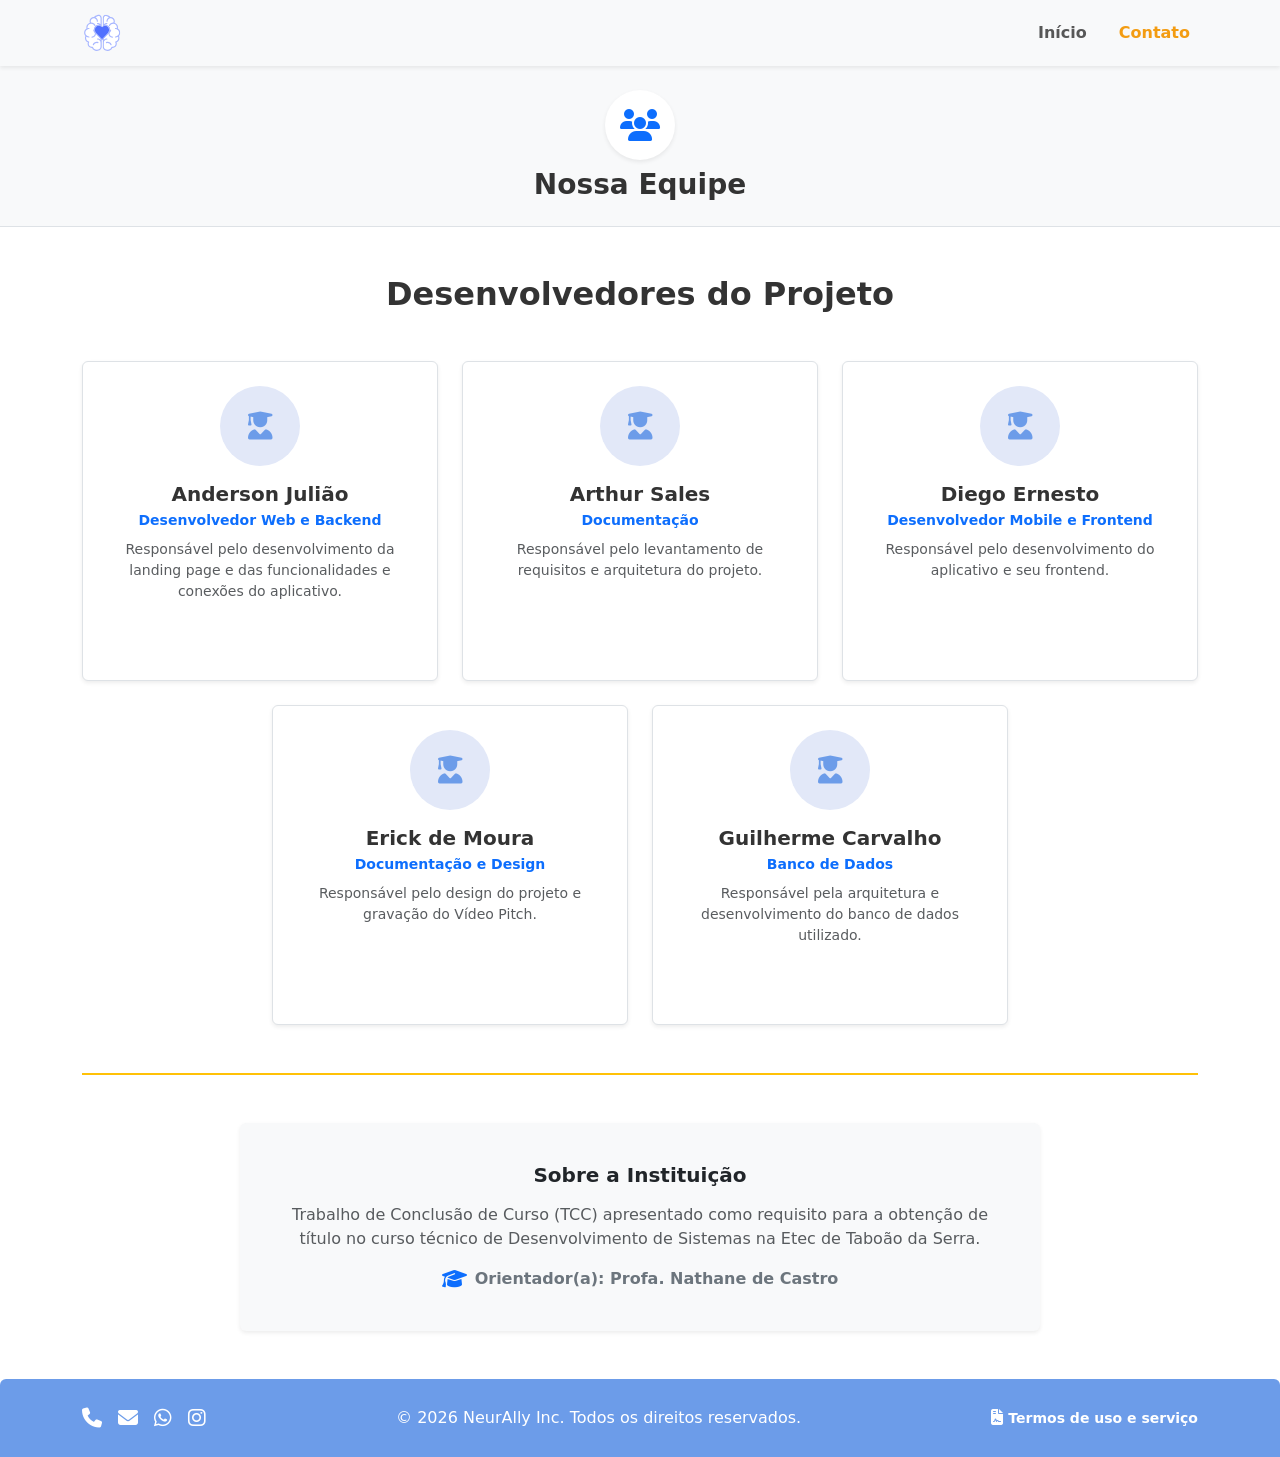
==== commit 45eda887: "Ajustes Adicionadas funcionalidades requisitadas para a página" ====
--- a/contato.html
+++ b/contato.html
@@ -158,7 +158,7 @@
                         </p>
                         <div class="d-flex align-items-center justify-content-center gap-2 fw-semibold text-secondary">
                             <i class="fa-solid fa-graduation-cap text-primary fs-5"></i>
-                            <span>Orientador(a): Prof. Nathane de Castro</span>
+                            <span>Orientador(a): Profa. Nathane de Castro</span>
                         </div>
                     </div>
                 </div>
@@ -171,17 +171,17 @@
         <div class="container d-flex flex-column flex-md-row align-items-center justify-content-between gap-3">
             
             <div class="redes-integrante d-flex gap-3 fs-5">
-                <a href="tel:#" class="text-white"><i class="fa-solid fa-phone"></i></a>
-                <a href="mailto:#" class="text-white"><i class="fa-solid fa-envelope"></i></a>
-                <a href="#" class="text-white"><i class="fa-brands fa-whatsapp"></i></a>
-                <a href="#" class="text-white"><i class="fa-brands fa-instagram"></i></a>
+                <a href="tel:#"><i class="fa-solid fa-phone"></i></a>
+                <a href="mailto:#"><i class="fa-solid fa-envelope"></i></a>
+                <a href="#"><i class="fa-brands fa-whatsapp"></i></a>
+                <a href="#"><i class="fa-brands fa-instagram"></i></a>
             </div>
 
             <p class="mb-0 text-center fs-6">&copy; 2026 NeurAlly Inc. Todos os direitos reservados.</p>
 
-            <div class="d-flex align-items-center gap-2">
+            <div class="container-termo align-items-center gap-2">
                 <i class="fa-solid fa-file-contract"></i>
-                <a href="#" class="text-white text-decoration-none fw-bold small">Termos de uso e serviço</a>
+                <a href="#" class="text-decoration-none fw-bold small">Termos de uso e serviço</a>
             </div>
 
         </div>
--- a/style.css
+++ b/style.css
@@ -20,7 +20,7 @@
 }
 
 .btn-outline-primary:hover {
-    background-color: #6c9ce9 !important;
+    background-color: #6c9ce9;
     color: #ffffff !important;
 }
 
@@ -124,6 +124,24 @@
     color: #6c9ce9;
 }
 
+.container-termo i,
+.container-termo a {
+    color: #ffffff;
+}
+
+.container-termo:hover i,
+.container-termo:hover a {
+    color: #f39c12;
+}
+
+.redes-integrante a {
+    color: #ffffff;
+}
+
+.redes-integrante a:hover {
+    color: #f39c12
+}
+
 @media (max-width: 1050px) {
     .area-carrossel-app {
         max-width: 672px;
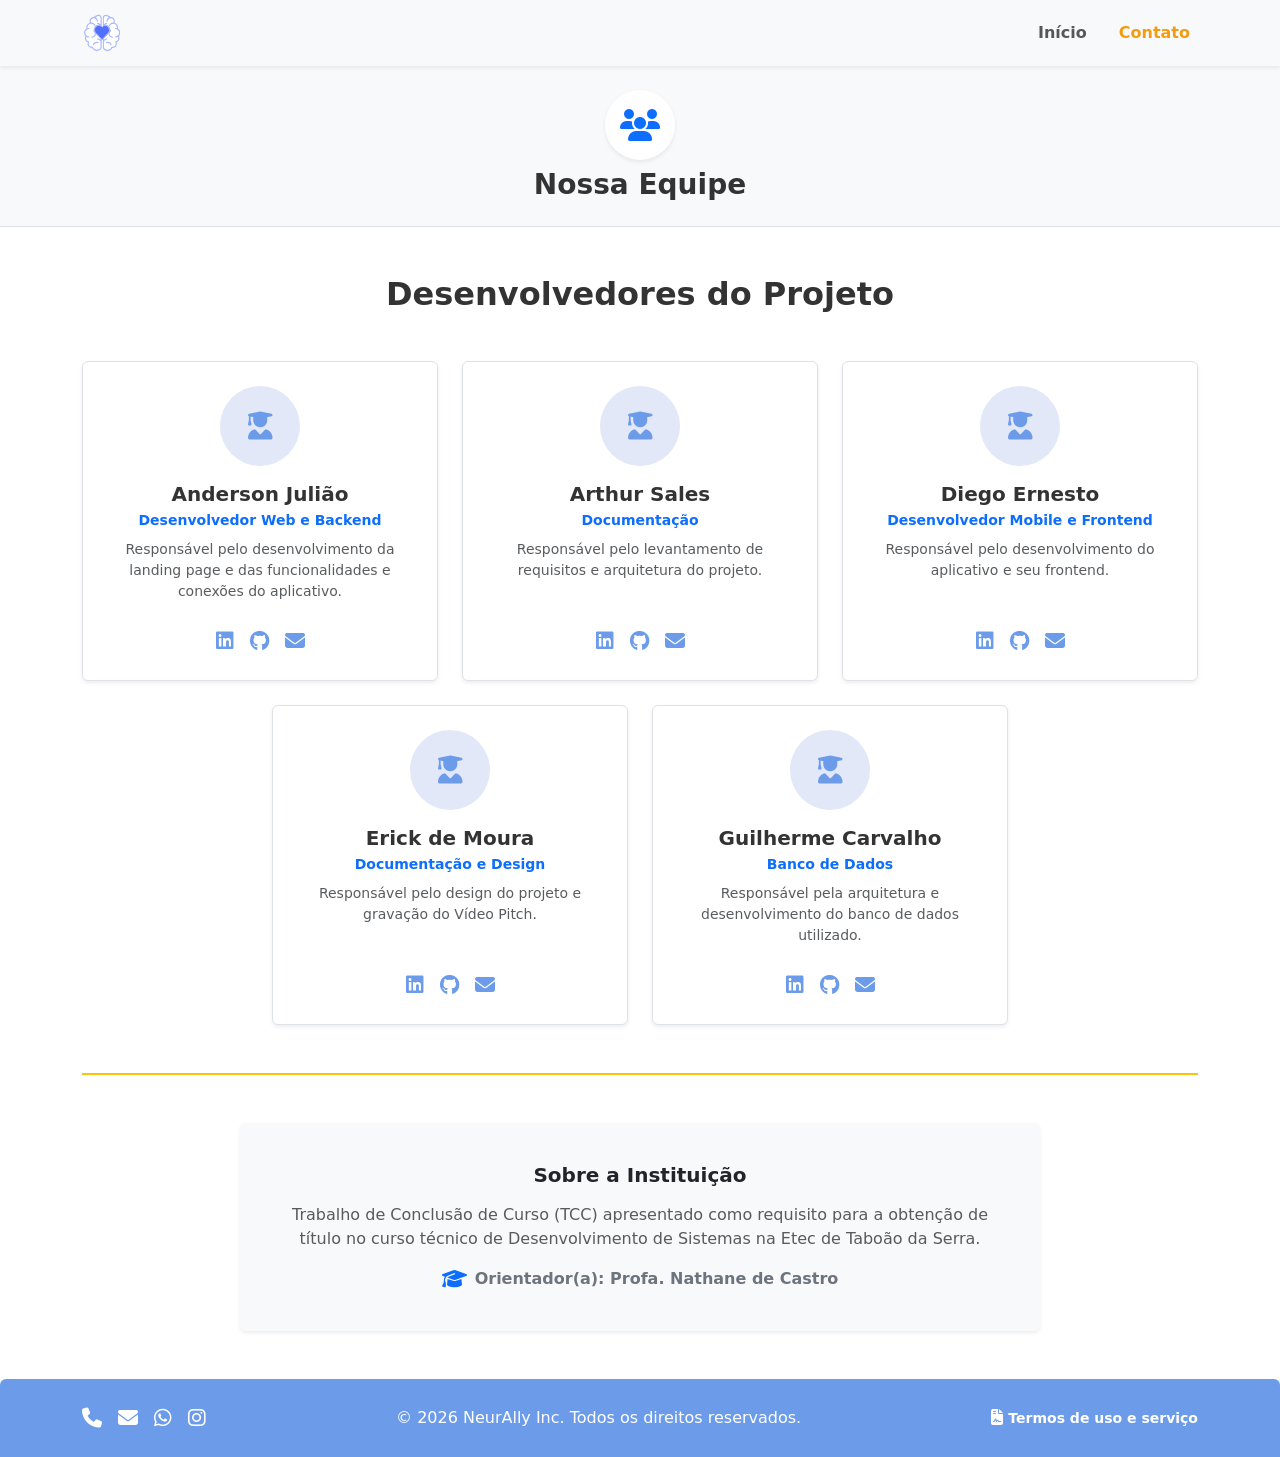
==== commit 61def2a7: "Vídeo pitch e seção hero adicionados" ====
--- a/contato.html
+++ b/contato.html
@@ -18,12 +18,12 @@
                 <a class="navbar-brand" href="index.html">
                     <img src="LogoTCC.svg" alt="Logo do projeto" height="40">
                 </a>
-    
+
                 <button class="navbar-toggler" type="button" data-bs-toggle="collapse" data-bs-target="#navbarNav"
                     aria-controls="navbarNav" aria-expanded="false" aria-label="Abrir Menu">
                     <span class="navbar-toggler-icon"></span>
                 </button>
-    
+
                 <div class="collapse navbar-collapse justify-content-end" id="navbarNav">
                     <ul class="navbar-nav gap-3">
                         <li class="nav-item">
@@ -40,15 +40,16 @@
 
     <div class="bg-light py-4 border-bottom text-center">
         <div class="container">
-            <div class="d-inline-flex align-items-center justify-content-center bg-white rounded-circle shadow-sm p-3 mb-2" style="width: 70px; height: 70px;">
+            <div class="d-inline-flex align-items-center justify-content-center bg-white rounded-circle shadow-sm p-3 mb-2"
+                style="width: 70px; height: 70px;">
                 <i class="fa-solid fa-users fs-2 text-primary"></i>
             </div>
             <h1 class="h3 fw-bold mb-0">Nossa Equipe</h1>
         </div>
     </div>
 
-    <main class="conteudo-principal my-auto py-5">
-        <section class="secao-equipe">
+    <main class="my-auto py-5">
+        <section>
             <div class="container">
 
                 <h2 class="text-center fw-bold mb-5">Desenvolvedores do Projeto</h2>
@@ -56,26 +57,34 @@
                 <div class="row g-4 justify-content-center">
 
                     <div class="col-sm-6 col-lg-4">
-                        <div class="cartao-integrante border rounded p-4 text-center h-100 bg-white shadow-sm d-flex flex-column align-items-center">
-                            <div class="foto-integrante rounded-circle d-flex align-items-center justify-content-center mb-3">
+                        <div
+                            class="cartao-integrante border rounded p-4 text-center h-100 bg-white shadow-sm d-flex flex-column align-items-center">
+                            <div
+                                class="foto-integrante rounded-circle d-flex align-items-center justify-content-center mb-3">
                                 <i class="fa-solid fa-user-graduate fs-3"></i>
                             </div>
                             <h3 class="h5 fw-bold mb-1">Anderson Julião</h3>
                             <span class="text-primary small fw-bold mb-2">Desenvolvedor Web e Backend</span>
                             <p class="text-muted small mb-4 flex-grow-1">
-                                Responsável pelo desenvolvimento da landing page e das funcionalidades e conexões do aplicativo.
-                            </p>
-                            <div class="redes-integrante d-flex gap-3 fs-5">
-                                <a href="https://linkedin.com" target="_blank" aria-label="LinkedIn"><i class="fa-brands fa-linkedin"></i></a>
-                                <a href="https://github.com" target="_blank" aria-label="GitHub"><i class="fa-brands fa-github"></i></a>
-                                <a href="mailto:exemplo@gmail.com" aria-label="E-mail"><i class="fa-solid fa-envelope"></i></a>
-                            </div>
-                        </div>
-                    </div>
-
-                    <div class="col-sm-6 col-lg-4">
-                        <div class="cartao-integrante border rounded p-4 text-center h-100 bg-white shadow-sm d-flex flex-column align-items-center">
-                            <div class="foto-integrante rounded-circle d-flex align-items-center justify-content-center mb-3">
+                                Responsável pelo desenvolvimento da landing page e das funcionalidades e conexões do
+                                aplicativo.
+                            </p>
+                            <div class="redes-integrante d-flex gap-3 fs-5">
+                                <a href="https://linkedin.com" target="_blank" aria-label="LinkedIn"><i
+                                        class="fa-brands fa-linkedin"></i></a>
+                                <a href="https://github.com" target="_blank" aria-label="GitHub"><i
+                                        class="fa-brands fa-github"></i></a>
+                                <a href="mailto:exemplo@gmail.com" aria-label="E-mail"><i
+                                        class="fa-solid fa-envelope"></i></a>
+                            </div>
+                        </div>
+                    </div>
+
+                    <div class="col-sm-6 col-lg-4">
+                        <div
+                            class="cartao-integrante border rounded p-4 text-center h-100 bg-white shadow-sm d-flex flex-column align-items-center">
+                            <div
+                                class="foto-integrante rounded-circle d-flex align-items-center justify-content-center mb-3">
                                 <i class="fa-solid fa-user-graduate fs-3"></i>
                             </div>
                             <h3 class="h5 fw-bold mb-1">Arthur Sales</h3>
@@ -84,16 +93,21 @@
                                 Responsável pelo levantamento de requisitos e arquitetura do projeto.
                             </p>
                             <div class="redes-integrante d-flex gap-3 fs-5">
-                                <a href="https://linkedin.com" target="_blank" aria-label="LinkedIn"><i class="fa-brands fa-linkedin"></i></a>
-                                <a href="https://github.com" target="_blank" aria-label="GitHub"><i class="fa-brands fa-github"></i></a>
-                                <a href="mailto:exemplo@gmail.com" aria-label="E-mail"><i class="fa-solid fa-envelope"></i></a>
-                            </div>
-                        </div>
-                    </div>
-
-                    <div class="col-sm-6 col-lg-4">
-                        <div class="cartao-integrante border rounded p-4 text-center h-100 bg-white shadow-sm d-flex flex-column align-items-center">
-                            <div class="foto-integrante rounded-circle d-flex align-items-center justify-content-center mb-3">
+                                <a href="https://linkedin.com" target="_blank" aria-label="LinkedIn"><i
+                                        class="fa-brands fa-linkedin"></i></a>
+                                <a href="https://github.com" target="_blank" aria-label="GitHub"><i
+                                        class="fa-brands fa-github"></i></a>
+                                <a href="mailto:exemplo@gmail.com" aria-label="E-mail"><i
+                                        class="fa-solid fa-envelope"></i></a>
+                            </div>
+                        </div>
+                    </div>
+
+                    <div class="col-sm-6 col-lg-4">
+                        <div
+                            class="cartao-integrante border rounded p-4 text-center h-100 bg-white shadow-sm d-flex flex-column align-items-center">
+                            <div
+                                class="foto-integrante rounded-circle d-flex align-items-center justify-content-center mb-3">
                                 <i class="fa-solid fa-user-graduate fs-3"></i>
                             </div>
                             <h3 class="h5 fw-bold mb-1">Diego Ernesto</h3>
@@ -102,16 +116,21 @@
                                 Responsável pelo desenvolvimento do aplicativo e seu frontend.
                             </p>
                             <div class="redes-integrante d-flex gap-3 fs-5">
-                                <a href="https://linkedin.com" target="_blank" aria-label="LinkedIn"><i class="fa-brands fa-linkedin"></i></a>
-                                <a href="https://github.com" target="_blank" aria-label="GitHub"><i class="fa-brands fa-github"></i></a>
-                                <a href="mailto:exemplo@gmail.com" aria-label="E-mail"><i class="fa-solid fa-envelope"></i></a>
-                            </div>
-                        </div>
-                    </div>
-
-                    <div class="col-sm-6 col-lg-4">
-                        <div class="cartao-integrante border rounded p-4 text-center h-100 bg-white shadow-sm d-flex flex-column align-items-center">
-                            <div class="foto-integrante rounded-circle d-flex align-items-center justify-content-center mb-3">
+                                <a href="https://linkedin.com" target="_blank" aria-label="LinkedIn"><i
+                                        class="fa-brands fa-linkedin"></i></a>
+                                <a href="https://github.com" target="_blank" aria-label="GitHub"><i
+                                        class="fa-brands fa-github"></i></a>
+                                <a href="mailto:exemplo@gmail.com" aria-label="E-mail"><i
+                                        class="fa-solid fa-envelope"></i></a>
+                            </div>
+                        </div>
+                    </div>
+
+                    <div class="col-sm-6 col-lg-4">
+                        <div
+                            class="cartao-integrante border rounded p-4 text-center h-100 bg-white shadow-sm d-flex flex-column align-items-center">
+                            <div
+                                class="foto-integrante rounded-circle d-flex align-items-center justify-content-center mb-3">
                                 <i class="fa-solid fa-user-graduate fs-3"></i>
                             </div>
                             <h3 class="h5 fw-bold mb-1">Erick de Moura</h3>
@@ -120,16 +139,21 @@
                                 Responsável pelo design do projeto e gravação do Vídeo Pitch.
                             </p>
                             <div class="redes-integrante d-flex gap-3 fs-5">
-                                <a href="https://linkedin.com" target="_blank" aria-label="LinkedIn"><i class="fa-brands fa-linkedin"></i></a>
-                                <a href="https://github.com" target="_blank" aria-label="GitHub"><i class="fa-brands fa-github"></i></a>
-                                <a href="mailto:exemplo@gmail.com" aria-label="E-mail"><i class="fa-solid fa-envelope"></i></a>
-                            </div>
-                        </div>
-                    </div>
-
-                    <div class="col-sm-6 col-lg-4">
-                        <div class="cartao-integrante border rounded p-4 text-center h-100 bg-white shadow-sm d-flex flex-column align-items-center">
-                            <div class="foto-integrante rounded-circle d-flex align-items-center justify-content-center mb-3">
+                                <a href="https://linkedin.com" target="_blank" aria-label="LinkedIn"><i
+                                        class="fa-brands fa-linkedin"></i></a>
+                                <a href="https://github.com" target="_blank" aria-label="GitHub"><i
+                                        class="fa-brands fa-github"></i></a>
+                                <a href="mailto:exemplo@gmail.com" aria-label="E-mail"><i
+                                        class="fa-solid fa-envelope"></i></a>
+                            </div>
+                        </div>
+                    </div>
+
+                    <div class="col-sm-6 col-lg-4">
+                        <div
+                            class="cartao-integrante border rounded p-4 text-center h-100 bg-white shadow-sm d-flex flex-column align-items-center">
+                            <div
+                                class="foto-integrante rounded-circle d-flex align-items-center justify-content-center mb-3">
                                 <i class="fa-solid fa-user-graduate fs-3"></i>
                             </div>
                             <h3 class="h5 fw-bold mb-1">Guilherme Carvalho</h3>
@@ -138,9 +162,12 @@
                                 Responsável pela arquitetura e desenvolvimento do banco de dados utilizado.
                             </p>
                             <div class="redes-integrante d-flex gap-3 fs-5">
-                                <a href="https://linkedin.com" target="_blank" aria-label="LinkedIn"><i class="fa-brands fa-linkedin"></i></a>
-                                <a href="https://github.com" target="_blank" aria-label="GitHub"><i class="fa-brands fa-github"></i></a>
-                                <a href="mailto:exemplo@gmail.com" aria-label="E-mail"><i class="fa-solid fa-envelope"></i></a>
+                                <a href="https://linkedin.com" target="_blank" aria-label="LinkedIn"><i
+                                        class="fa-brands fa-linkedin"></i></a>
+                                <a href="https://github.com" target="_blank" aria-label="GitHub"><i
+                                        class="fa-brands fa-github"></i></a>
+                                <a href="mailto:exemplo@gmail.com" aria-label="E-mail"><i
+                                        class="fa-solid fa-envelope"></i></a>
                             </div>
                         </div>
                     </div>
@@ -167,10 +194,10 @@
         </section>
     </main>
 
-    <footer class="rodape-site bg-primary text-white py-4 mt-auto rounded-top">
+    <footer class="bg-primary text-white py-4 mt-auto rounded-top">
         <div class="container d-flex flex-column flex-md-row align-items-center justify-content-between gap-3">
-            
-            <div class="redes-integrante d-flex gap-3 fs-5">
+
+            <div class="redes-rodape d-flex gap-3 fs-5">
                 <a href="tel:#"><i class="fa-solid fa-phone"></i></a>
                 <a href="mailto:#"><i class="fa-solid fa-envelope"></i></a>
                 <a href="#"><i class="fa-brands fa-whatsapp"></i></a>
--- a/style.css
+++ b/style.css
@@ -135,10 +135,14 @@
 }
 
 .redes-integrante a {
+    color: #6c9ce9;
+}
+
+.redes-rodape a {
     color: #ffffff;
 }
 
-.redes-integrante a:hover {
+.redes-integrante a:hover, .redes-rodape a:hover {
     color: #f39c12
 }
 
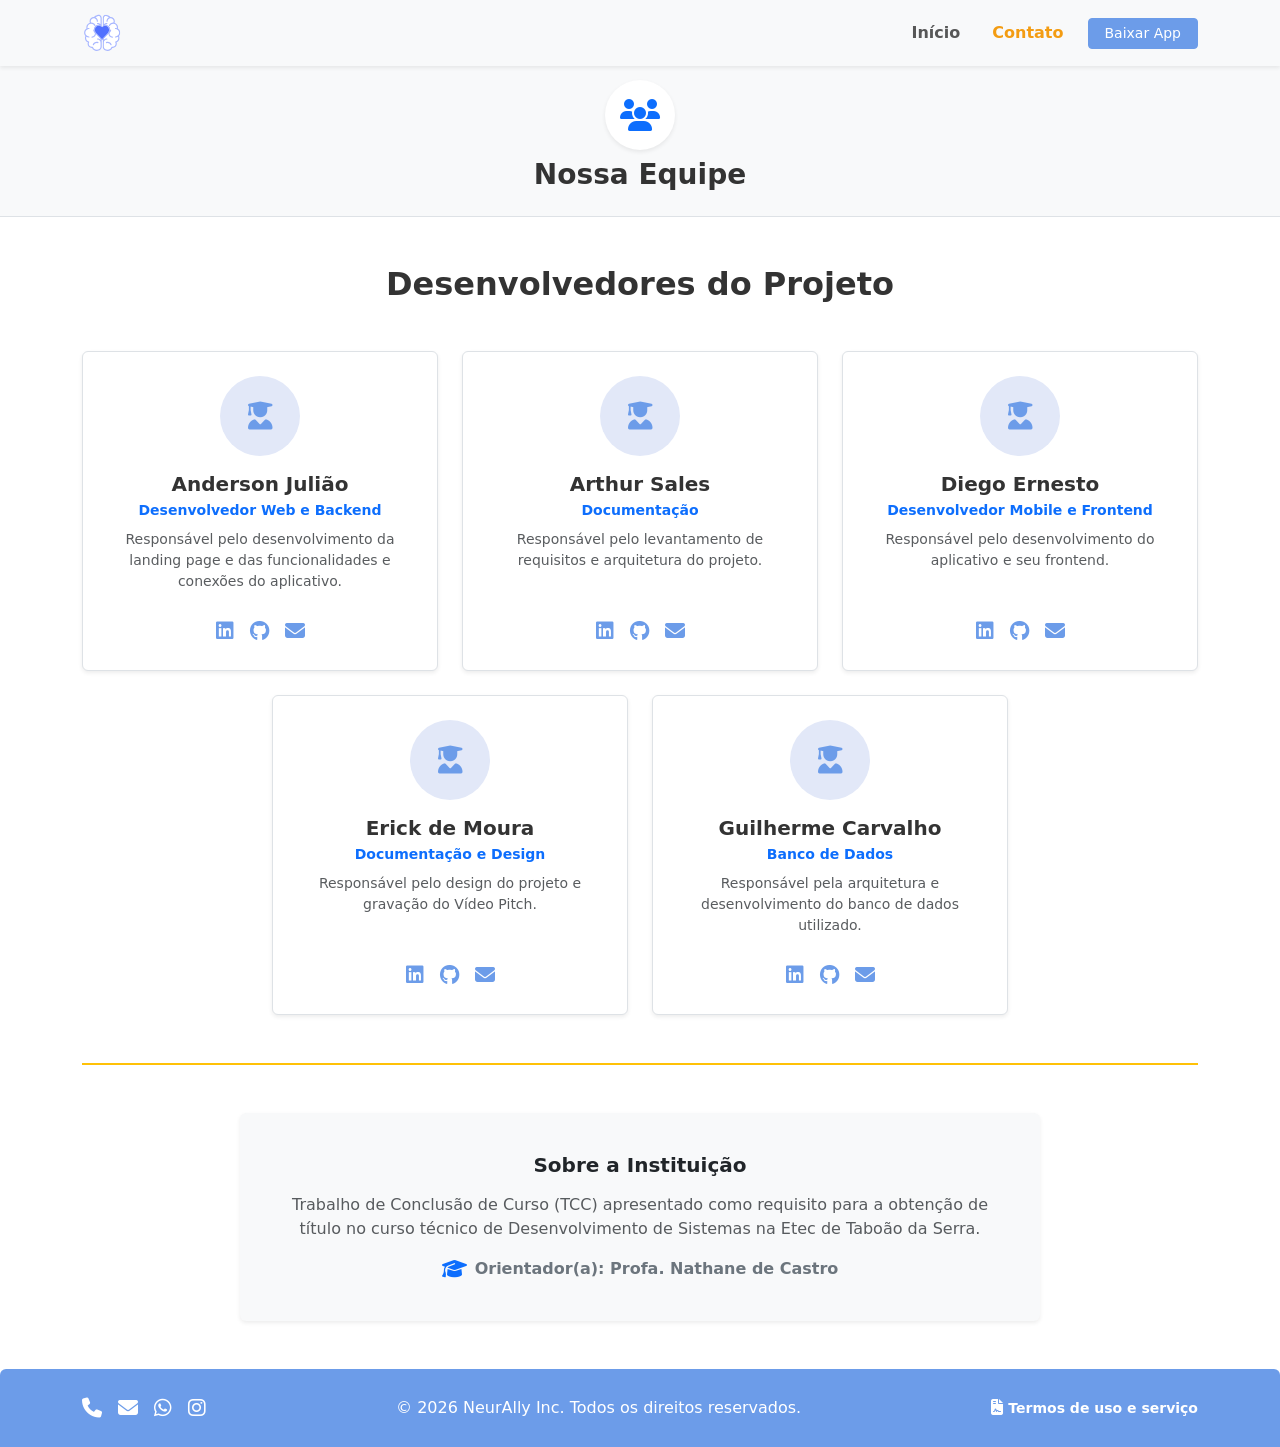
==== commit 9143cb0a: "Versão prévia final Corrigidos alguns bugs e mal funcionamento na exibição do vídeo pitch" ====
--- a/contato.html
+++ b/contato.html
@@ -13,10 +13,10 @@
 <body class="d-flex flex-column min-vh-100">
 
     <header>
-        <nav class="navbar navbar-expand-md navbar-light bg-light shadow-sm">
+        <nav class="navbar navbar-expand-md navbar-light bg-light shadow-sm fixed-top">
             <div class="container">
                 <a class="navbar-brand" href="index.html">
-                    <img src="LogoTCC.svg" alt="Logo do projeto" height="40">
+                    <img src="LogoTCC.svg" alt="Logo do projeto NeurAlly" height="40">
                 </a>
 
                 <button class="navbar-toggler" type="button" data-bs-toggle="collapse" data-bs-target="#navbarNav"
@@ -25,13 +25,16 @@
                 </button>
 
                 <div class="collapse navbar-collapse justify-content-end" id="navbarNav">
-                    <ul class="navbar-nav gap-3">
+                    <ul class="navbar-nav gap-3 align-items-center">
                         <li class="nav-item">
                             <a href="index.html" class="nav-link">Início</a>
                         </li>
                         <li class="nav-item">
                             <a href="contato.html" class="nav-link active">Contato</a>
                         </li>
+                        <li class="nav-item">
+                            <a href="#download" class="btn btn-primary btn-sm px-3 text-white">Baixar App</a>
+                        </li>
                     </ul>
                 </div>
             </div>
@@ -39,8 +42,8 @@
     </header>
 
     <div class="bg-light py-4 border-bottom text-center">
-        <div class="container">
-            <div class="d-inline-flex align-items-center justify-content-center bg-white rounded-circle shadow-sm p-3 mb-2"
+        <div class="container mt-5">
+            <div class="d-inline-flex align-items-center justify-content-center bg-white rounded-circle shadow-sm p-3 my-2"
                 style="width: 70px; height: 70px;">
                 <i class="fa-solid fa-users fs-2 text-primary"></i>
             </div>
